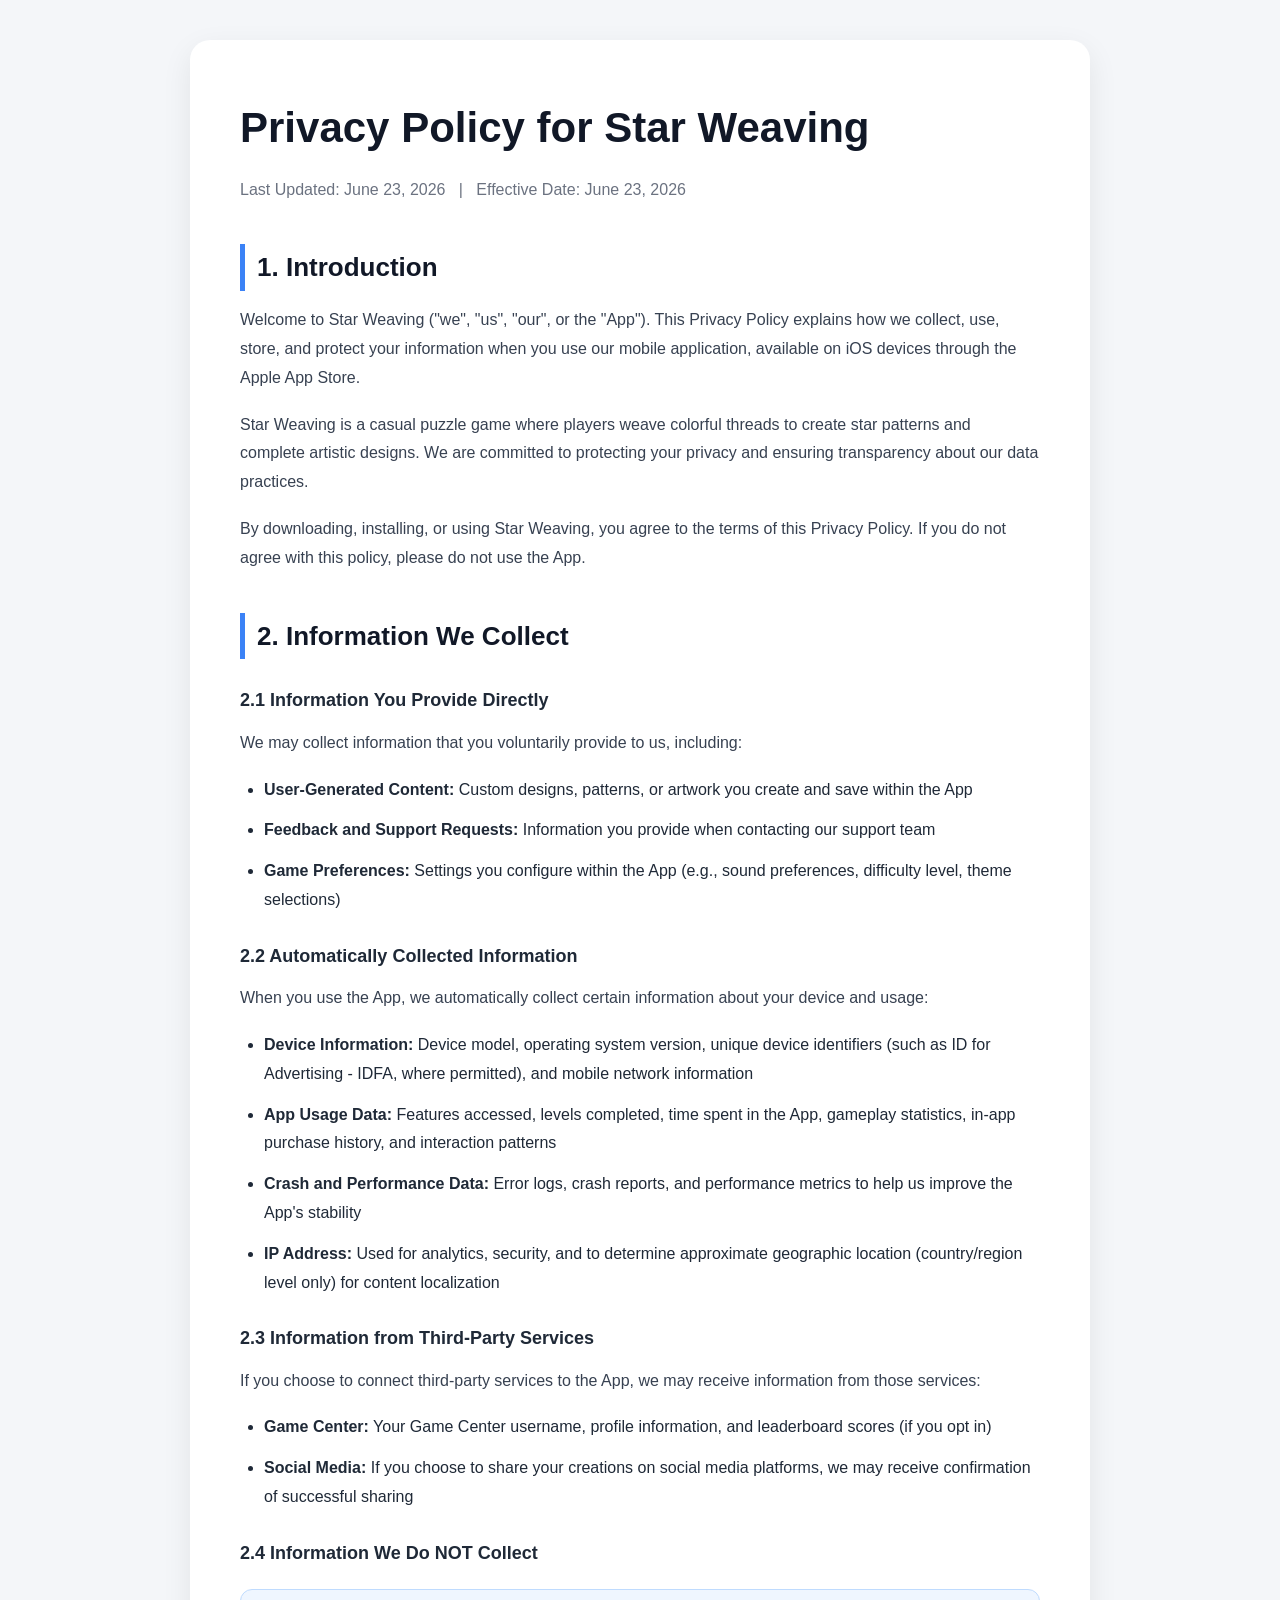
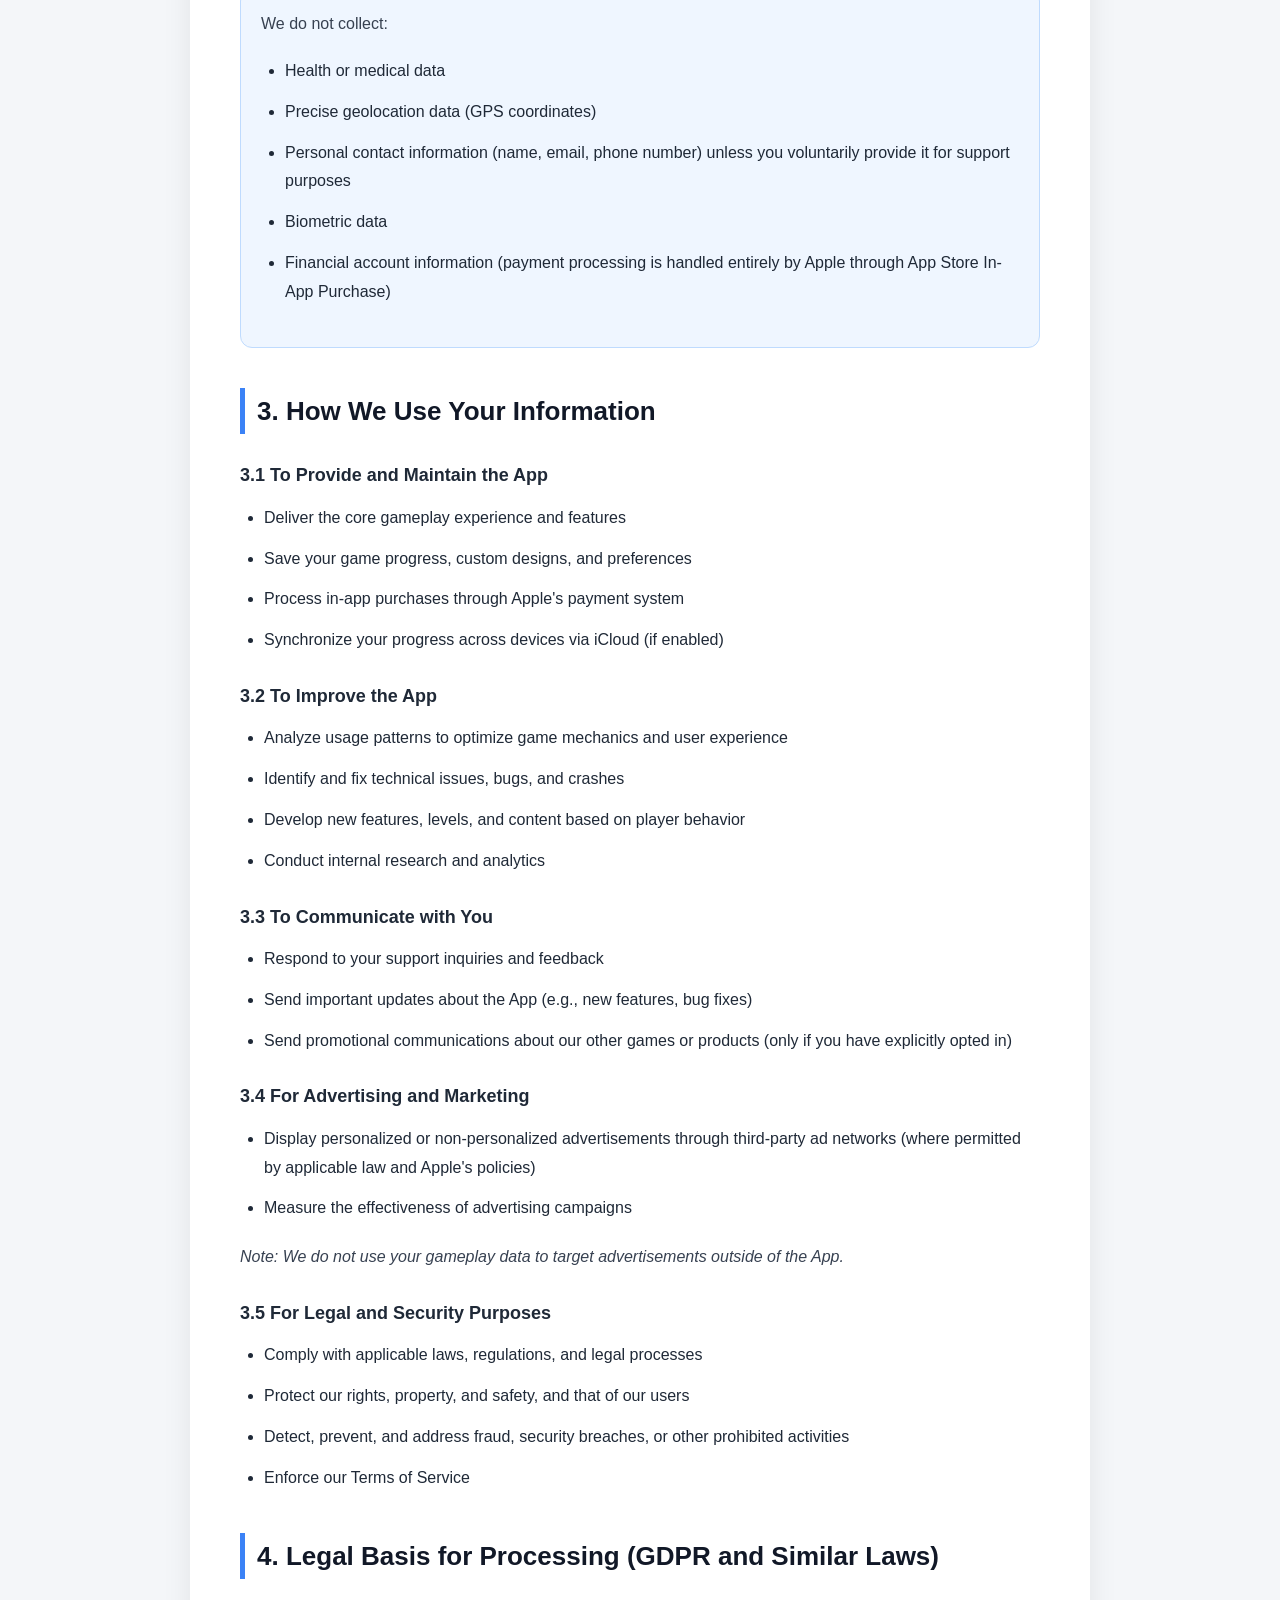
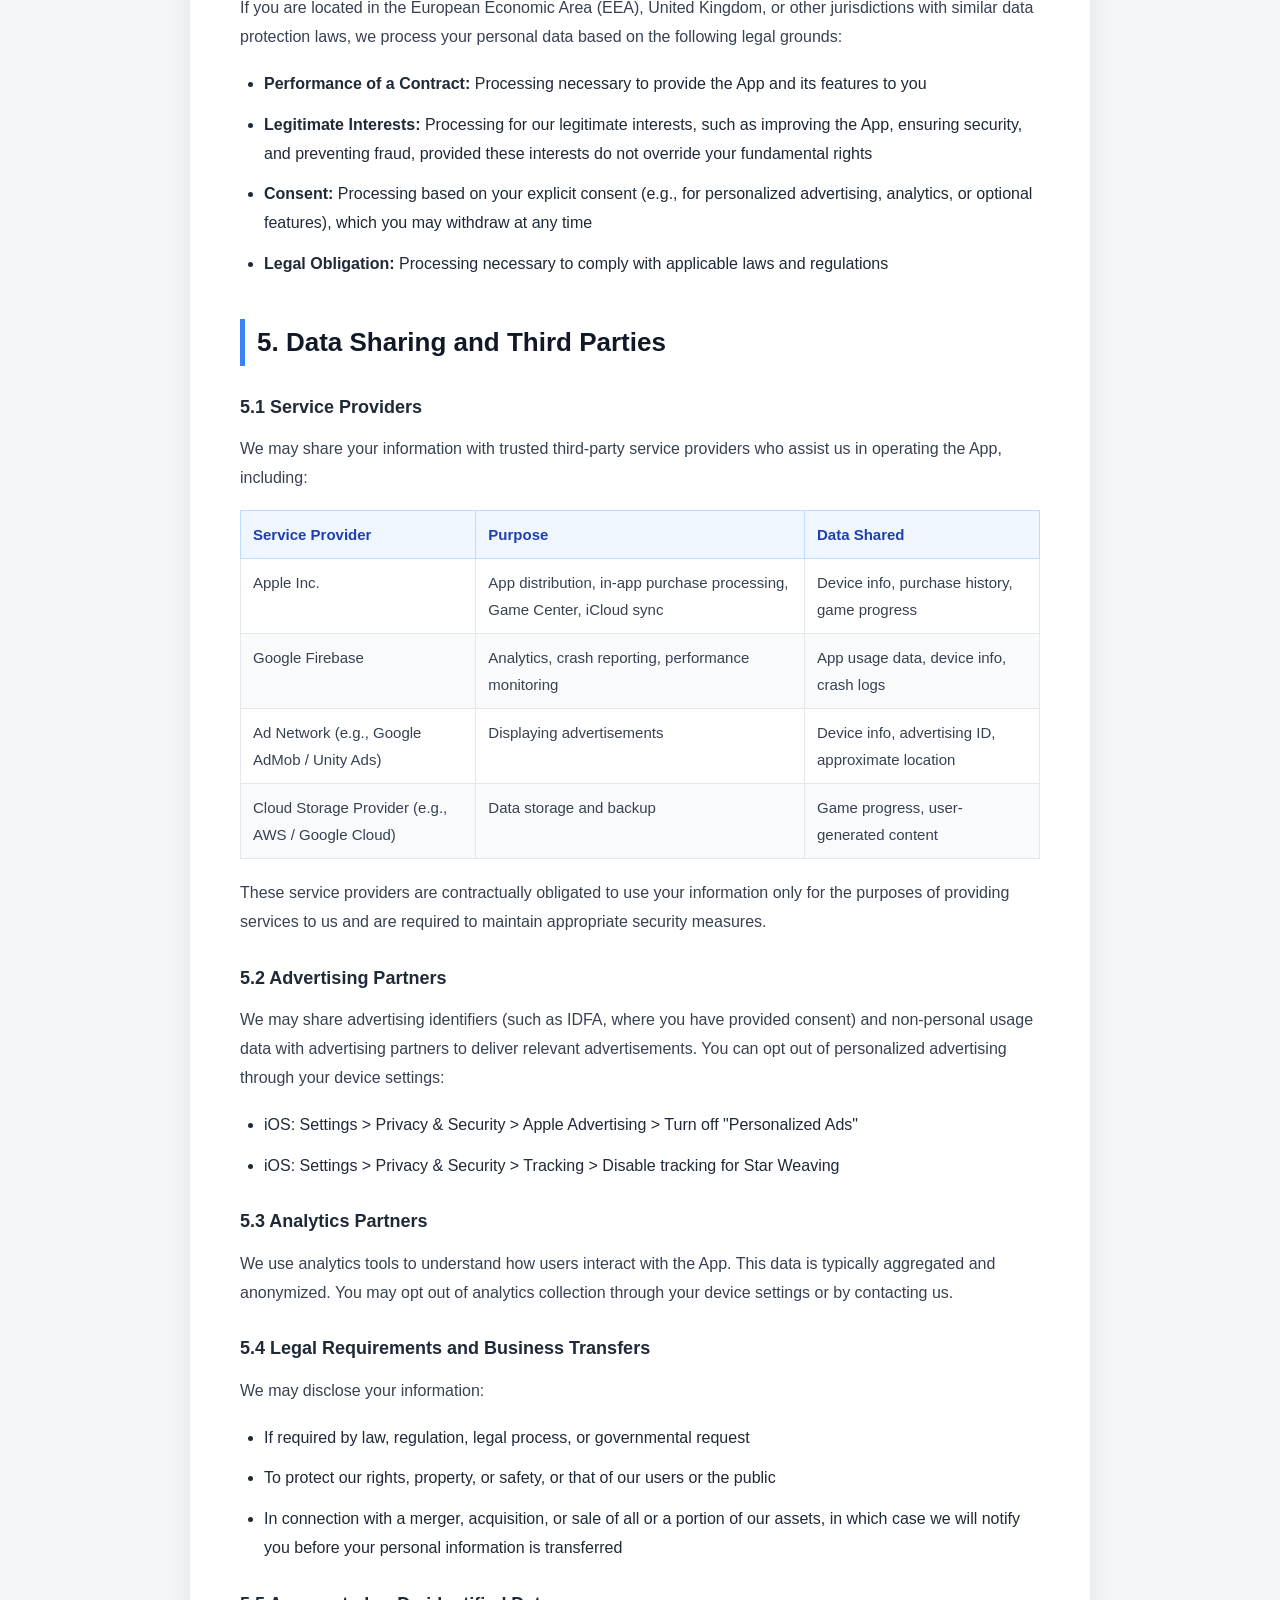
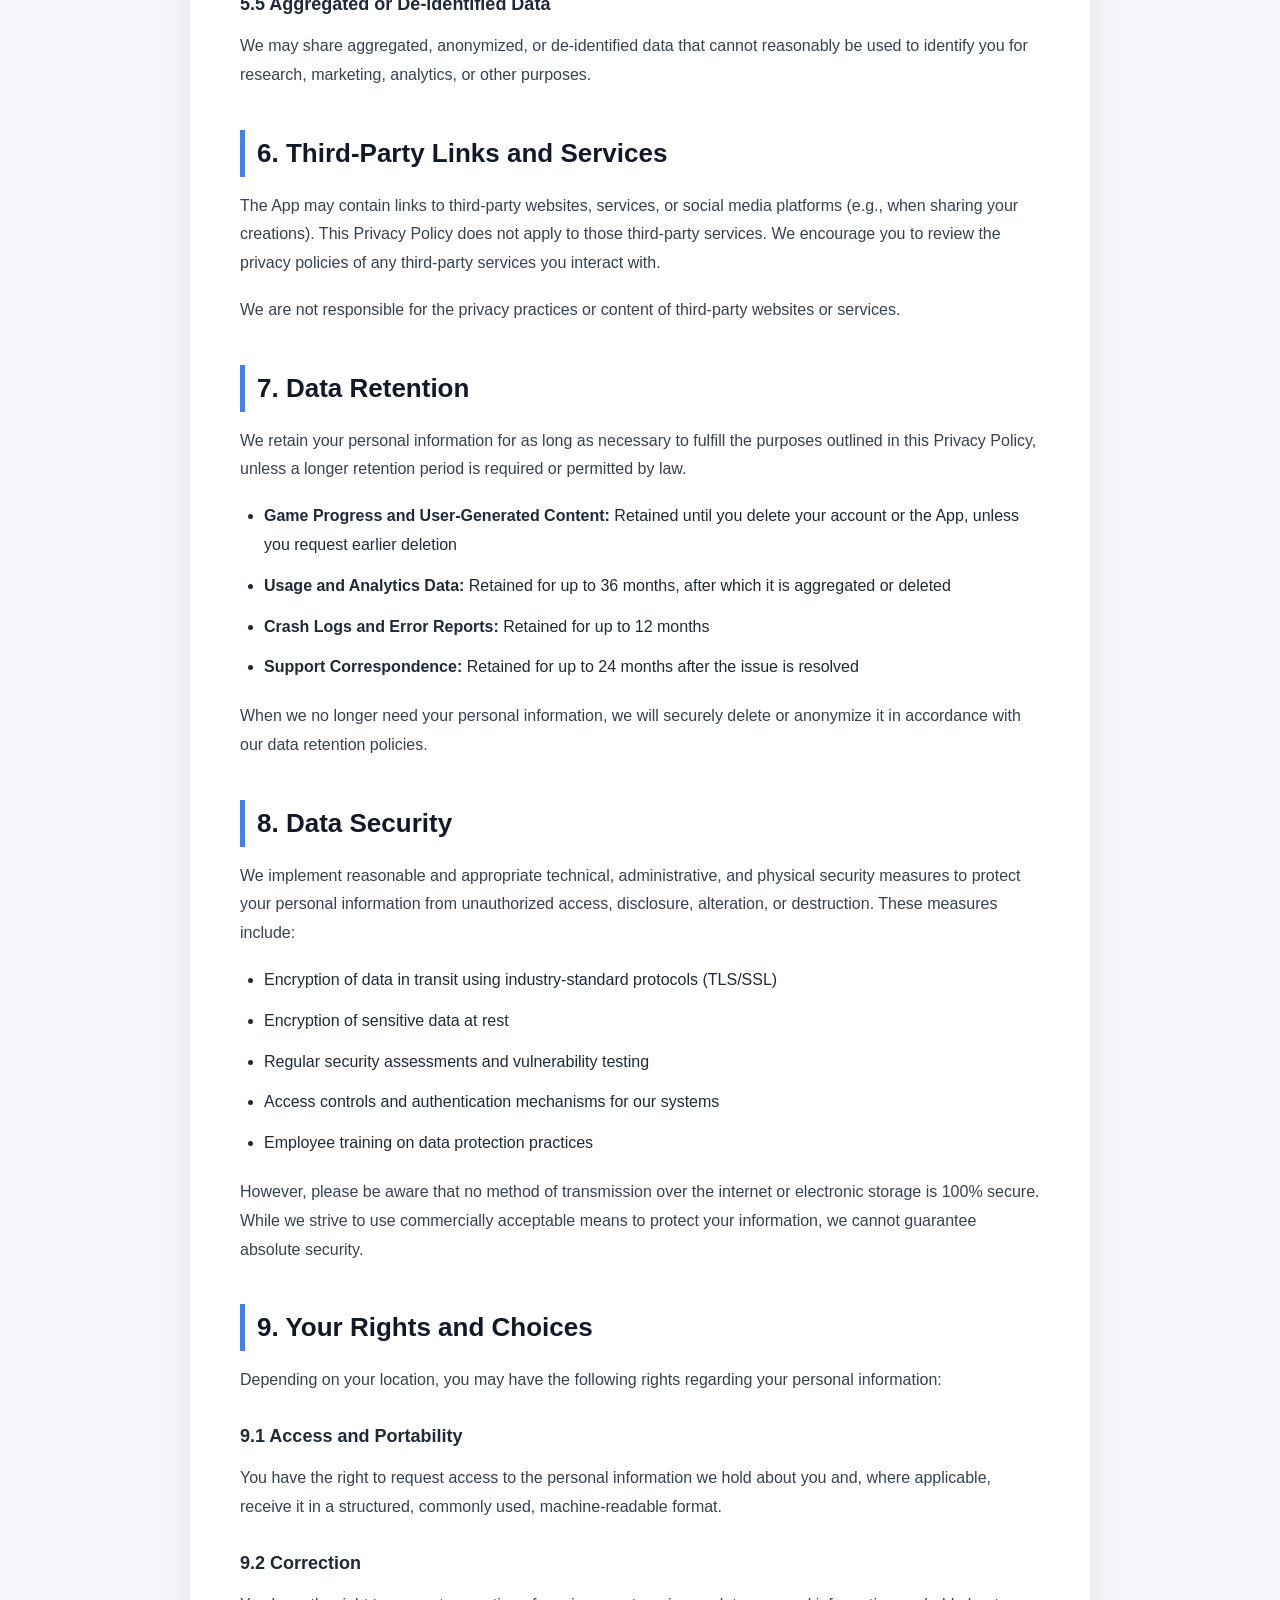
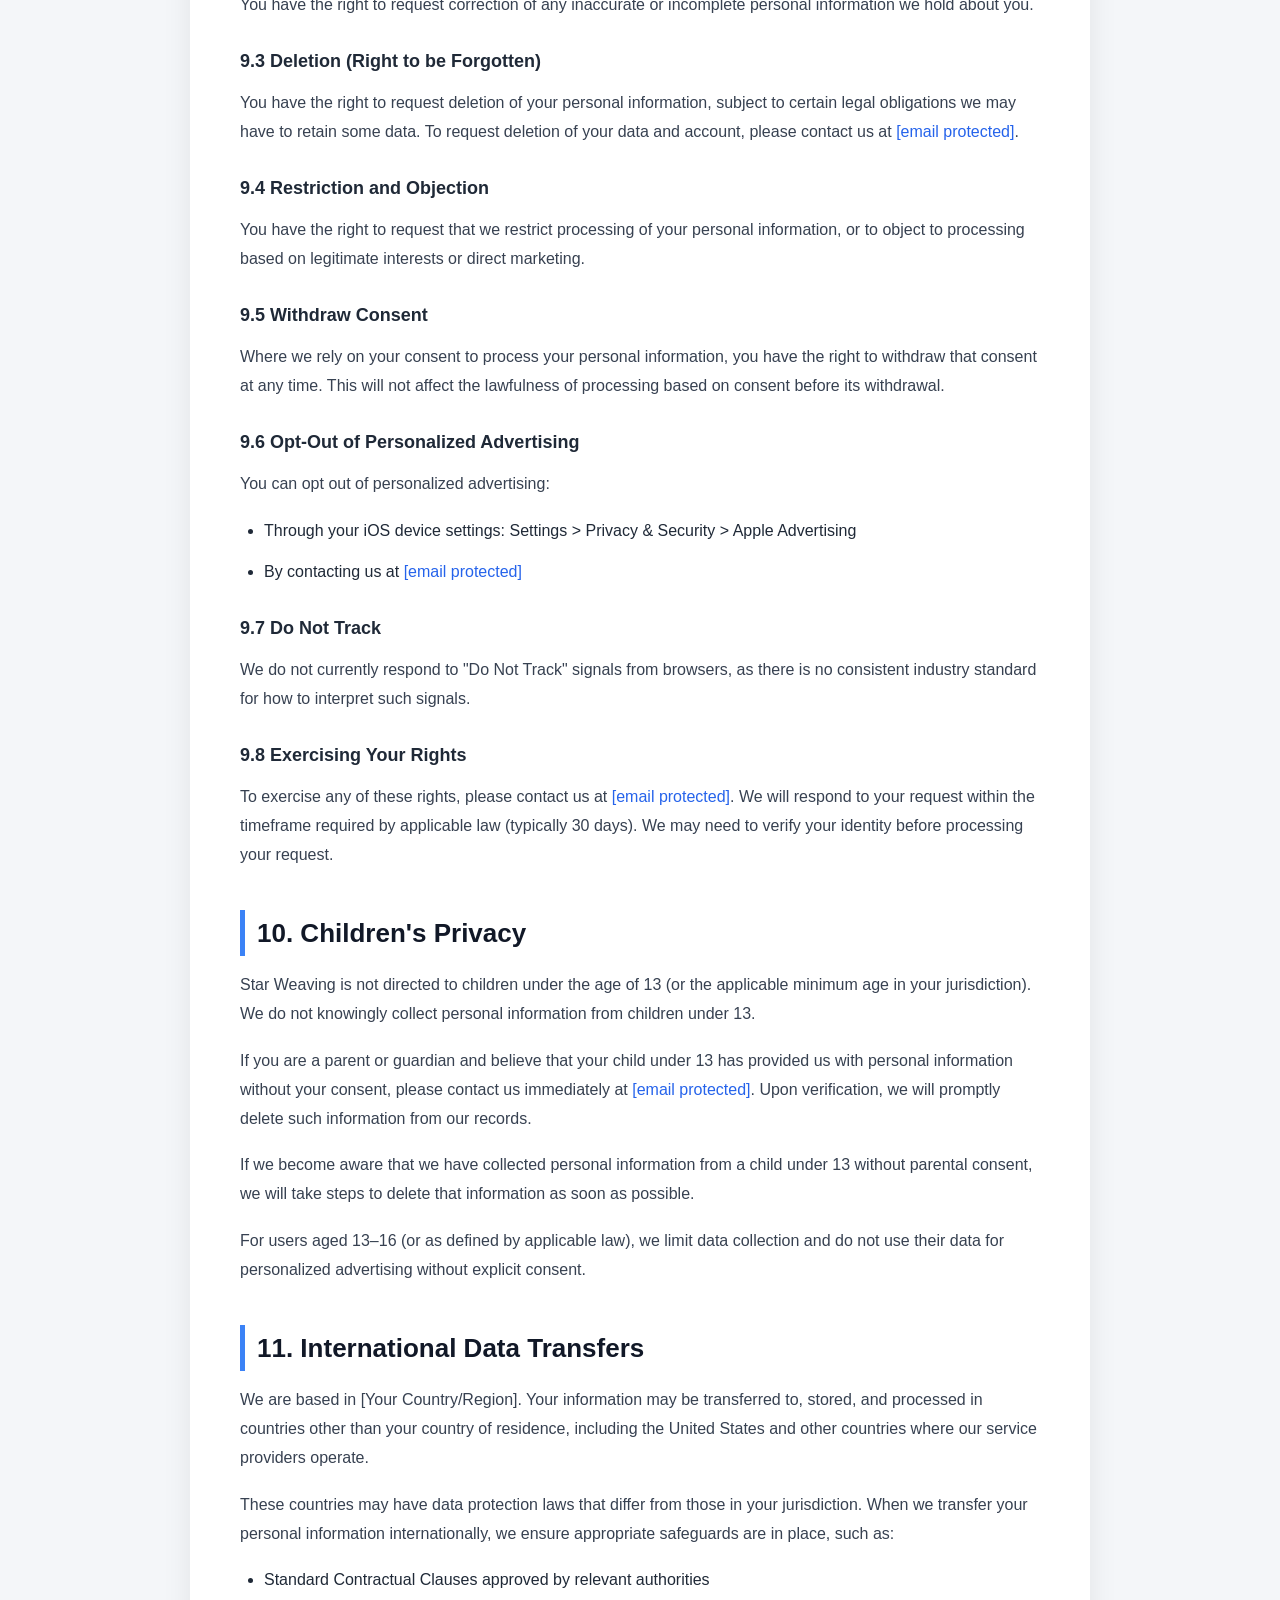
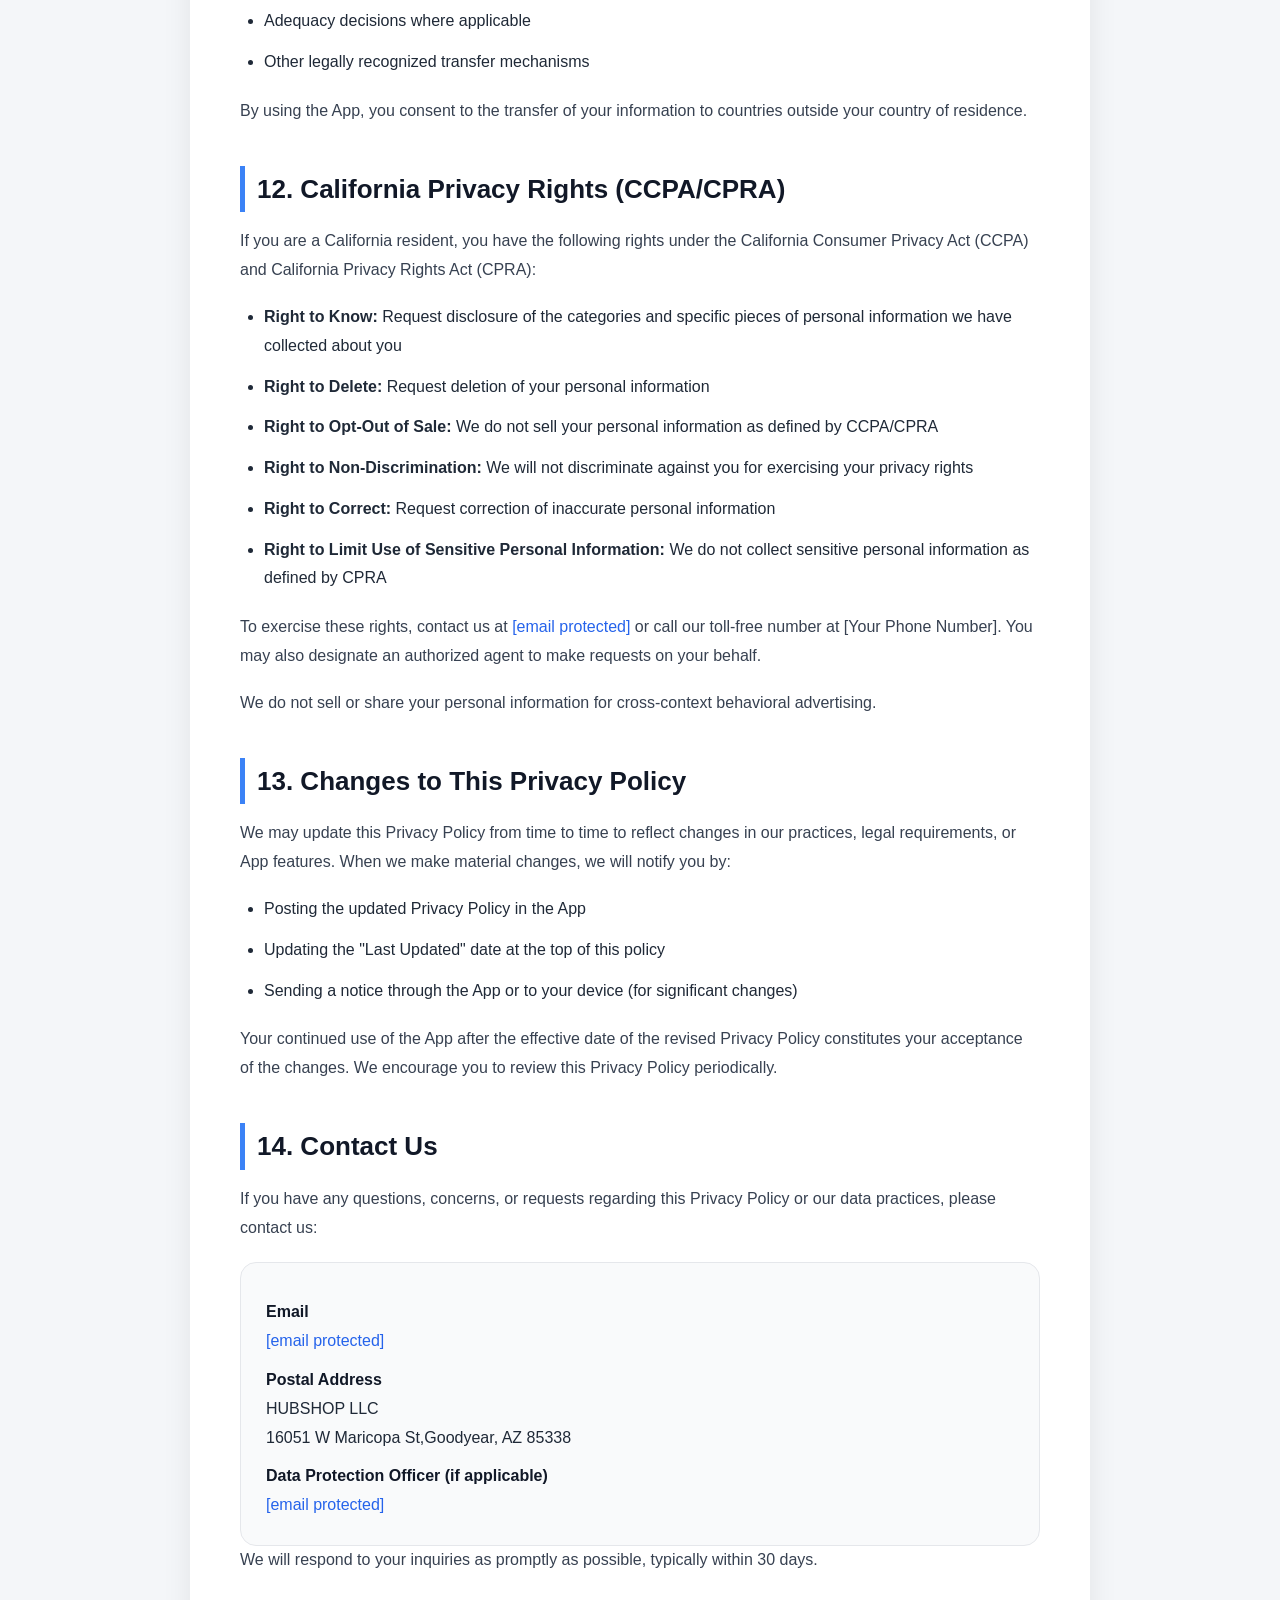
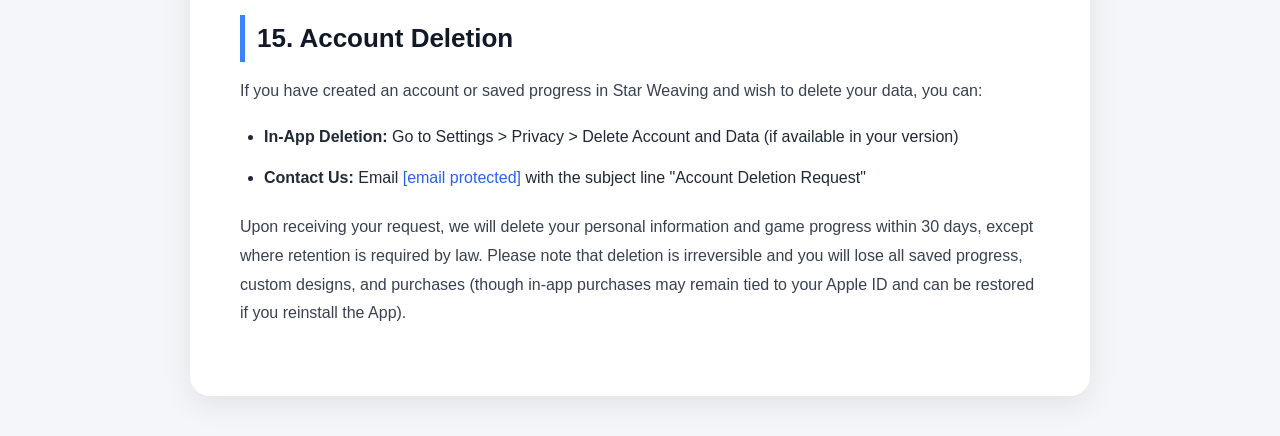
==== privacy/index.html @ b0f496d1 "Add files via upload" ====
﻿<!DOCTYPE html>
<html lang="en">
<head>
<meta charset="UTF-8">
<meta name="viewport" content="width=device-width, initial-scale=1.0">
<title>Privacy Policy - Star Weaving</title>

<style>
    *{
        margin:0;
        padding:0;
        box-sizing:border-box;
    }

    body{
        font-family:-apple-system, BlinkMacSystemFont, "Segoe UI", Roboto, sans-serif;
        background:#f4f6f9;
        color:#1f2937;
        line-height:1.8;
        padding:40px 20px;
    }

    .container{
        max-width:900px;
        margin:auto;
        background:white;
        border-radius:20px;
        padding:50px;
        box-shadow:0 10px 30px rgba(0,0,0,0.08);
    }

    h1{
        font-size:42px;
        margin-bottom:10px;
        color:#111827;
    }

    .subtitle{
        color:#6b7280;
        margin-bottom:40px;
        font-size:16px;
    }

    h2{
        margin-top:40px;
        margin-bottom:15px;
        font-size:26px;
        color:#111827;
        border-left:5px solid #3b82f6;
        padding-left:12px;
    }

    h3{
        margin-top:25px;
        margin-bottom:12px;
        font-size:18px;
        color:#1f2937;
        font-weight:600;
    }

    p{
        margin-bottom:18px;
        color:#374151;
    }

    ul{
        padding-left:24px;
        margin-bottom:20px;
    }

    li{
        margin-bottom:12px;
    }

    table{
        width:100%;
        border-collapse:collapse;
        margin-bottom:20px;
        font-size:15px;
    }

    th{
        background:#eff6ff;
        border:1px solid #bfdbfe;
        padding:10px 12px;
        text-align:left;
        color:#1e40af;
    }

    td{
        border:1px solid #e5e7eb;
        padding:10px 12px;
        color:#374151;
        vertical-align:top;
    }

    tr:nth-child(even) td{
        background:#f9fafb;
    }

    .highlight{
        background:#eff6ff;
        padding:20px;
        border-radius:12px;
        border:1px solid #bfdbfe;
        margin-top:20px;
        margin-bottom:20px;
    }

    .contact{
        background:#f9fafb;
        padding:25px;
        border-radius:16px;
        margin-top:20px;
        border:1px solid #e5e7eb;
    }

    .contact strong{
        display:block;
        margin-top:10px;
        color:#111827;
    }

    a{
        color:#2563eb;
        text-decoration:none;
    }

    a:hover{
        text-decoration:underline;
    }

    @media(max-width:768px){
        .container{
            padding:30px 22px;
        }

        h1{
            font-size:32px;
        }

        h2{
            font-size:22px;
        }

        table{
            font-size:13px;
        }
    }
</style>
</head>

<body>

<div class="container">

    <h1>Privacy Policy for Star Weaving</h1>

    <p class="subtitle">
        Last Updated: June 23, 2026 &nbsp;&nbsp;|&nbsp;&nbsp; Effective Date: June 23, 2026
    </p>

    <h2>1. Introduction</h2>

    <p>
        Welcome to Star Weaving ("we", "us", "our", or the "App"). This Privacy Policy explains how we collect, use, store, and protect your information when you use our mobile application, available on iOS devices through the Apple App Store.
    </p>
    <p>
        Star Weaving is a casual puzzle game where players weave colorful threads to create star patterns and complete artistic designs. We are committed to protecting your privacy and ensuring transparency about our data practices.
    </p>
    <p>
        By downloading, installing, or using Star Weaving, you agree to the terms of this Privacy Policy. If you do not agree with this policy, please do not use the App.
    </p>

    <h2>2. Information We Collect</h2>

    <h3>2.1 Information You Provide Directly</h3>
    <p>We may collect information that you voluntarily provide to us, including:</p>
    <ul>
        <li><strong>User-Generated Content:</strong> Custom designs, patterns, or artwork you create and save within the App</li>
        <li><strong>Feedback and Support Requests:</strong> Information you provide when contacting our support team</li>
        <li><strong>Game Preferences:</strong> Settings you configure within the App (e.g., sound preferences, difficulty level, theme selections)</li>
    </ul>

    <h3>2.2 Automatically Collected Information</h3>
    <p>When you use the App, we automatically collect certain information about your device and usage:</p>
    <ul>
        <li><strong>Device Information:</strong> Device model, operating system version, unique device identifiers (such as ID for Advertising - IDFA, where permitted), and mobile network information</li>
        <li><strong>App Usage Data:</strong> Features accessed, levels completed, time spent in the App, gameplay statistics, in-app purchase history, and interaction patterns</li>
        <li><strong>Crash and Performance Data:</strong> Error logs, crash reports, and performance metrics to help us improve the App's stability</li>
        <li><strong>IP Address:</strong> Used for analytics, security, and to determine approximate geographic location (country/region level only) for content localization</li>
    </ul>

    <h3>2.3 Information from Third-Party Services</h3>
    <p>If you choose to connect third-party services to the App, we may receive information from those services:</p>
    <ul>
        <li><strong>Game Center:</strong> Your Game Center username, profile information, and leaderboard scores (if you opt in)</li>
        <li><strong>Social Media:</strong> If you choose to share your creations on social media platforms, we may receive confirmation of successful sharing</li>
    </ul>

    <h3>2.4 Information We Do NOT Collect</h3>
    <div class="highlight">
        <p>We do not collect:</p>
        <ul>
            <li>Health or medical data</li>
            <li>Precise geolocation data (GPS coordinates)</li>
            <li>Personal contact information (name, email, phone number) unless you voluntarily provide it for support purposes</li>
            <li>Biometric data</li>
            <li>Financial account information (payment processing is handled entirely by Apple through App Store In-App Purchase)</li>
        </ul>
    </div>

    <h2>3. How We Use Your Information</h2>

    <h3>3.1 To Provide and Maintain the App</h3>
    <ul>
        <li>Deliver the core gameplay experience and features</li>
        <li>Save your game progress, custom designs, and preferences</li>
        <li>Process in-app purchases through Apple's payment system</li>
        <li>Synchronize your progress across devices via iCloud (if enabled)</li>
    </ul>

    <h3>3.2 To Improve the App</h3>
    <ul>
        <li>Analyze usage patterns to optimize game mechanics and user experience</li>
        <li>Identify and fix technical issues, bugs, and crashes</li>
        <li>Develop new features, levels, and content based on player behavior</li>
        <li>Conduct internal research and analytics</li>
    </ul>

    <h3>3.3 To Communicate with You</h3>
    <ul>
        <li>Respond to your support inquiries and feedback</li>
        <li>Send important updates about the App (e.g., new features, bug fixes)</li>
        <li>Send promotional communications about our other games or products (only if you have explicitly opted in)</li>
    </ul>

    <h3>3.4 For Advertising and Marketing</h3>
    <ul>
        <li>Display personalized or non-personalized advertisements through third-party ad networks (where permitted by applicable law and Apple's policies)</li>
        <li>Measure the effectiveness of advertising campaigns</li>
    </ul>
    <p><em>Note: We do not use your gameplay data to target advertisements outside of the App.</em></p>

    <h3>3.5 For Legal and Security Purposes</h3>
    <ul>
        <li>Comply with applicable laws, regulations, and legal processes</li>
        <li>Protect our rights, property, and safety, and that of our users</li>
        <li>Detect, prevent, and address fraud, security breaches, or other prohibited activities</li>
        <li>Enforce our Terms of Service</li>
    </ul>

    <h2>4. Legal Basis for Processing (GDPR and Similar Laws)</h2>

    <p>If you are located in the European Economic Area (EEA), United Kingdom, or other jurisdictions with similar data protection laws, we process your personal data based on the following legal grounds:</p>
    <ul>
        <li><strong>Performance of a Contract:</strong> Processing necessary to provide the App and its features to you</li>
        <li><strong>Legitimate Interests:</strong> Processing for our legitimate interests, such as improving the App, ensuring security, and preventing fraud, provided these interests do not override your fundamental rights</li>
        <li><strong>Consent:</strong> Processing based on your explicit consent (e.g., for personalized advertising, analytics, or optional features), which you may withdraw at any time</li>
        <li><strong>Legal Obligation:</strong> Processing necessary to comply with applicable laws and regulations</li>
    </ul>

    <h2>5. Data Sharing and Third Parties</h2>

    <h3>5.1 Service Providers</h3>
    <p>We may share your information with trusted third-party service providers who assist us in operating the App, including:</p>
    <table>
        <thead>
            <tr>
                <th>Service Provider</th>
                <th>Purpose</th>
                <th>Data Shared</th>
            </tr>
        </thead>
        <tbody>
            <tr>
                <td>Apple Inc.</td>
                <td>App distribution, in-app purchase processing, Game Center, iCloud sync</td>
                <td>Device info, purchase history, game progress</td>
            </tr>
            <tr>
                <td>Google Firebase</td>
                <td>Analytics, crash reporting, performance monitoring</td>
                <td>App usage data, device info, crash logs</td>
            </tr>
            <tr>
                <td>Ad Network (e.g., Google AdMob / Unity Ads)</td>
                <td>Displaying advertisements</td>
                <td>Device info, advertising ID, approximate location</td>
            </tr>
            <tr>
                <td>Cloud Storage Provider (e.g., AWS / Google Cloud)</td>
                <td>Data storage and backup</td>
                <td>Game progress, user-generated content</td>
            </tr>
        </tbody>
    </table>
    <p>These service providers are contractually obligated to use your information only for the purposes of providing services to us and are required to maintain appropriate security measures.</p>

    <h3>5.2 Advertising Partners</h3>
    <p>We may share advertising identifiers (such as IDFA, where you have provided consent) and non-personal usage data with advertising partners to deliver relevant advertisements. You can opt out of personalized advertising through your device settings:</p>
    <ul>
        <li>iOS: Settings &gt; Privacy &amp; Security &gt; Apple Advertising &gt; Turn off "Personalized Ads"</li>
        <li>iOS: Settings &gt; Privacy &amp; Security &gt; Tracking &gt; Disable tracking for Star Weaving</li>
    </ul>

    <h3>5.3 Analytics Partners</h3>
    <p>We use analytics tools to understand how users interact with the App. This data is typically aggregated and anonymized. You may opt out of analytics collection through your device settings or by contacting us.</p>

    <h3>5.4 Legal Requirements and Business Transfers</h3>
    <p>We may disclose your information:</p>
    <ul>
        <li>If required by law, regulation, legal process, or governmental request</li>
        <li>To protect our rights, property, or safety, or that of our users or the public</li>
        <li>In connection with a merger, acquisition, or sale of all or a portion of our assets, in which case we will notify you before your personal information is transferred</li>
    </ul>

    <h3>5.5 Aggregated or De-identified Data</h3>
    <p>We may share aggregated, anonymized, or de-identified data that cannot reasonably be used to identify you for research, marketing, analytics, or other purposes.</p>

    <h2>6. Third-Party Links and Services</h2>

    <p>The App may contain links to third-party websites, services, or social media platforms (e.g., when sharing your creations). This Privacy Policy does not apply to those third-party services. We encourage you to review the privacy policies of any third-party services you interact with.</p>
    <p>We are not responsible for the privacy practices or content of third-party websites or services.</p>

    <h2>7. Data Retention</h2>

    <p>We retain your personal information for as long as necessary to fulfill the purposes outlined in this Privacy Policy, unless a longer retention period is required or permitted by law.</p>
    <ul>
        <li><strong>Game Progress and User-Generated Content:</strong> Retained until you delete your account or the App, unless you request earlier deletion</li>
        <li><strong>Usage and Analytics Data:</strong> Retained for up to 36 months, after which it is aggregated or deleted</li>
        <li><strong>Crash Logs and Error Reports:</strong> Retained for up to 12 months</li>
        <li><strong>Support Correspondence:</strong> Retained for up to 24 months after the issue is resolved</li>
    </ul>
    <p>When we no longer need your personal information, we will securely delete or anonymize it in accordance with our data retention policies.</p>

    <h2>8. Data Security</h2>

    <p>We implement reasonable and appropriate technical, administrative, and physical security measures to protect your personal information from unauthorized access, disclosure, alteration, or destruction. These measures include:</p>
    <ul>
        <li>Encryption of data in transit using industry-standard protocols (TLS/SSL)</li>
        <li>Encryption of sensitive data at rest</li>
        <li>Regular security assessments and vulnerability testing</li>
        <li>Access controls and authentication mechanisms for our systems</li>
        <li>Employee training on data protection practices</li>
    </ul>
    <p>However, please be aware that no method of transmission over the internet or electronic storage is 100% secure. While we strive to use commercially acceptable means to protect your information, we cannot guarantee absolute security.</p>

    <h2>9. Your Rights and Choices</h2>

    <p>Depending on your location, you may have the following rights regarding your personal information:</p>

    <h3>9.1 Access and Portability</h3>
    <p>You have the right to request access to the personal information we hold about you and, where applicable, receive it in a structured, commonly used, machine-readable format.</p>

    <h3>9.2 Correction</h3>
    <p>You have the right to request correction of any inaccurate or incomplete personal information we hold about you.</p>

    <h3>9.3 Deletion (Right to be Forgotten)</h3>
    <p>You have the right to request deletion of your personal information, subject to certain legal obligations we may have to retain some data. To request deletion of your data and account, please contact us at <a href="/cdn-cgi/l/email-protection#b0c3c4d1c2c7d5d1c6d9ded7d7d1ddd5f0d7ddd1d9dc9ed3dfdd"><span class="__cf_email__" data-cfemail="790a0d180b0e1c180f10171e1e18141c391e14181015571a1614">[email&#160;protected]</span></a>.</p>

    <h3>9.4 Restriction and Objection</h3>
    <p>You have the right to request that we restrict processing of your personal information, or to object to processing based on legitimate interests or direct marketing.</p>

    <h3>9.5 Withdraw Consent</h3>
    <p>Where we rely on your consent to process your personal information, you have the right to withdraw that consent at any time. This will not affect the lawfulness of processing based on consent before its withdrawal.</p>

    <h3>9.6 Opt-Out of Personalized Advertising</h3>
    <p>You can opt out of personalized advertising:</p>
    <ul>
        <li>Through your iOS device settings: Settings &gt; Privacy &amp; Security &gt; Apple Advertising</li>
        <li>By contacting us at <a href="/cdn-cgi/l/email-protection#f88b8c998a8f9d998e91969f9f99959db89f95999194d69b9795"><span class="__cf_email__" data-cfemail="cdbeb9acbfbaa8acbba4a3aaaaaca0a88daaa0aca4a1e3aea2a0">[email&#160;protected]</span></a></li>
    </ul>

    <h3>9.7 Do Not Track</h3>
    <p>We do not currently respond to "Do Not Track" signals from browsers, as there is no consistent industry standard for how to interpret such signals.</p>

    <h3>9.8 Exercising Your Rights</h3>
    <p>To exercise any of these rights, please contact us at <a href="/cdn-cgi/l/email-protection#0675726774716367706f686161676b6346616b676f6a2865696b"><span class="__cf_email__" data-cfemail="186b6c796a6f7d796e71767f7f79757d587f75797174367b7775">[email&#160;protected]</span></a>. We will respond to your request within the timeframe required by applicable law (typically 30 days). We may need to verify your identity before processing your request.</p>

    <h2>10. Children's Privacy</h2>

    <p>Star Weaving is not directed to children under the age of 13 (or the applicable minimum age in your jurisdiction). We do not knowingly collect personal information from children under 13.</p>
    <p>If you are a parent or guardian and believe that your child under 13 has provided us with personal information without your consent, please contact us immediately at <a href="/cdn-cgi/l/email-protection#91e2e5f0e3e6f4f0e7f8fff6f6f0fcf4d1f6fcf0f8fdbff2fefc"><span class="__cf_email__" data-cfemail="5a292e3b282d3f3b2c33343d3d3b373f1a3d373b333674393537">[email&#160;protected]</span></a>. Upon verification, we will promptly delete such information from our records.</p>
    <p>If we become aware that we have collected personal information from a child under 13 without parental consent, we will take steps to delete that information as soon as possible.</p>
    <p>For users aged 13–16 (or as defined by applicable law), we limit data collection and do not use their data for personalized advertising without explicit consent.</p>

    <h2>11. International Data Transfers</h2>

    <p>We are based in [Your Country/Region]. Your information may be transferred to, stored, and processed in countries other than your country of residence, including the United States and other countries where our service providers operate.</p>
    <p>These countries may have data protection laws that differ from those in your jurisdiction. When we transfer your personal information internationally, we ensure appropriate safeguards are in place, such as:</p>
    <ul>
        <li>Standard Contractual Clauses approved by relevant authorities</li>
        <li>Adequacy decisions where applicable</li>
        <li>Other legally recognized transfer mechanisms</li>
    </ul>
    <p>By using the App, you consent to the transfer of your information to countries outside your country of residence.</p>

    <h2>12. California Privacy Rights (CCPA/CPRA)</h2>

    <p>If you are a California resident, you have the following rights under the California Consumer Privacy Act (CCPA) and California Privacy Rights Act (CPRA):</p>
    <ul>
        <li><strong>Right to Know:</strong> Request disclosure of the categories and specific pieces of personal information we have collected about you</li>
        <li><strong>Right to Delete:</strong> Request deletion of your personal information</li>
        <li><strong>Right to Opt-Out of Sale:</strong> We do not sell your personal information as defined by CCPA/CPRA</li>
        <li><strong>Right to Non-Discrimination:</strong> We will not discriminate against you for exercising your privacy rights</li>
        <li><strong>Right to Correct:</strong> Request correction of inaccurate personal information</li>
        <li><strong>Right to Limit Use of Sensitive Personal Information:</strong> We do not collect sensitive personal information as defined by CPRA</li>
    </ul>
    <p>To exercise these rights, contact us at <a href="/cdn-cgi/l/email-protection#e99a9d889b9e8c889f80878e8e88848ca98e84888085c78a8684"><span class="__cf_email__" data-cfemail="790a0d180b0e1c180f10171e1e18141c391e14181015571a1614">[email&#160;protected]</span></a> or call our toll-free number at [Your Phone Number]. You may also designate an authorized agent to make requests on your behalf.</p>
    <p>We do not sell or share your personal information for cross-context behavioral advertising.</p>

    <h2>13. Changes to This Privacy Policy</h2>

    <p>We may update this Privacy Policy from time to time to reflect changes in our practices, legal requirements, or App features. When we make material changes, we will notify you by:</p>
    <ul>
        <li>Posting the updated Privacy Policy in the App</li>
        <li>Updating the "Last Updated" date at the top of this policy</li>
        <li>Sending a notice through the App or to your device (for significant changes)</li>
    </ul>
    <p>Your continued use of the App after the effective date of the revised Privacy Policy constitutes your acceptance of the changes. We encourage you to review this Privacy Policy periodically.</p>

    <h2>14. Contact Us</h2>

    <p>If you have any questions, concerns, or requests regarding this Privacy Policy or our data practices, please contact us:</p>

    <div class="contact">

        <strong>Email</strong>
        <a href="/cdn-cgi/l/email-protection#aedddacfdcd9cbcfd8c7c0c9c9cfc3cbeec9c3cfc7c280cdc1c3"><span class="__cf_email__" data-cfemail="a5d6d1c4d7d2c0c4d3cccbc2c2c4c8c0e5c2c8c4ccc98bc6cac8">[email&#160;protected]</span></a>

        <strong>Postal Address</strong>
        HUBSHOP LLC<br>
        16051 W Maricopa St,Goodyear, AZ 85338<br>
        <!-- [City, State/Province, ZIP/Postal Code]<br>
        [Country] -->

        <strong>Data Protection Officer (if applicable)</strong>
        <a href="/cdn-cgi/l/email-protection#c1b2b5a0b3b6a4a0b7a8afa6a6a0aca481a6aca0a8adefa2aeac"><span class="__cf_email__" data-cfemail="abd8dfcad9dccecaddc2c5cccccac6ceebccc6cac2c785c8c4c6">[email&#160;protected]</span></a>

    </div>

    <p>We will respond to your inquiries as promptly as possible, typically within 30 days.</p>

    <h2>15. Account Deletion</h2>

    <p>If you have created an account or saved progress in Star Weaving and wish to delete your data, you can:</p>
    <ul>
        <li><strong>In-App Deletion:</strong> Go to Settings &gt; Privacy &gt; Delete Account and Data (if available in your version)</li>
        <li><strong>Contact Us:</strong> Email <a href="/cdn-cgi/l/email-protection#6b181f0a191c0e0a1d02050c0c0a060e2b0c060a020745080406"><span class="__cf_email__" data-cfemail="7407001506031115021d1a1313151911341319151d185a171b19">[email&#160;protected]</span></a> with the subject line "Account Deletion Request"</li>
    </ul>
    <p>Upon receiving your request, we will delete your personal information and game progress within 30 days, except where retention is required by law. Please note that deletion is irreversible and you will lose all saved progress, custom designs, and purchases (though in-app purchases may remain tied to your Apple ID and can be restored if you reinstall the App).</p>

</div>

<script data-cfasync="false" src="/cdn-cgi/scripts/5c5dd728/cloudflare-static/email-decode.min.js"></script><script defer="" src="../beacon.min.js/v833ccba57c9e4d2798f2e76cebdd09a11778172276447" integrity="sha512-57MDmcccJXYtNnH+ZiBwzC4jb2rvgVCEokYN+L/nLlmO8rfYT/gIpW2A569iJ/3b+0UEasghjuZH/ma3wIs/EQ==" data-cf-beacon='{"version":"2024.11.0","token":"ccf9c05b722947e88e1f65629c8b98c6","r":1,"server_timing":{"name":{"cfCacheStatus":true,"cfEdge":true,"cfExtPri":true,"cfL4":true,"cfOrigin":true,"cfSpeedBrain":true},"location_startswith":null}}' crossorigin="anonymous"></script>
</body>
</html>
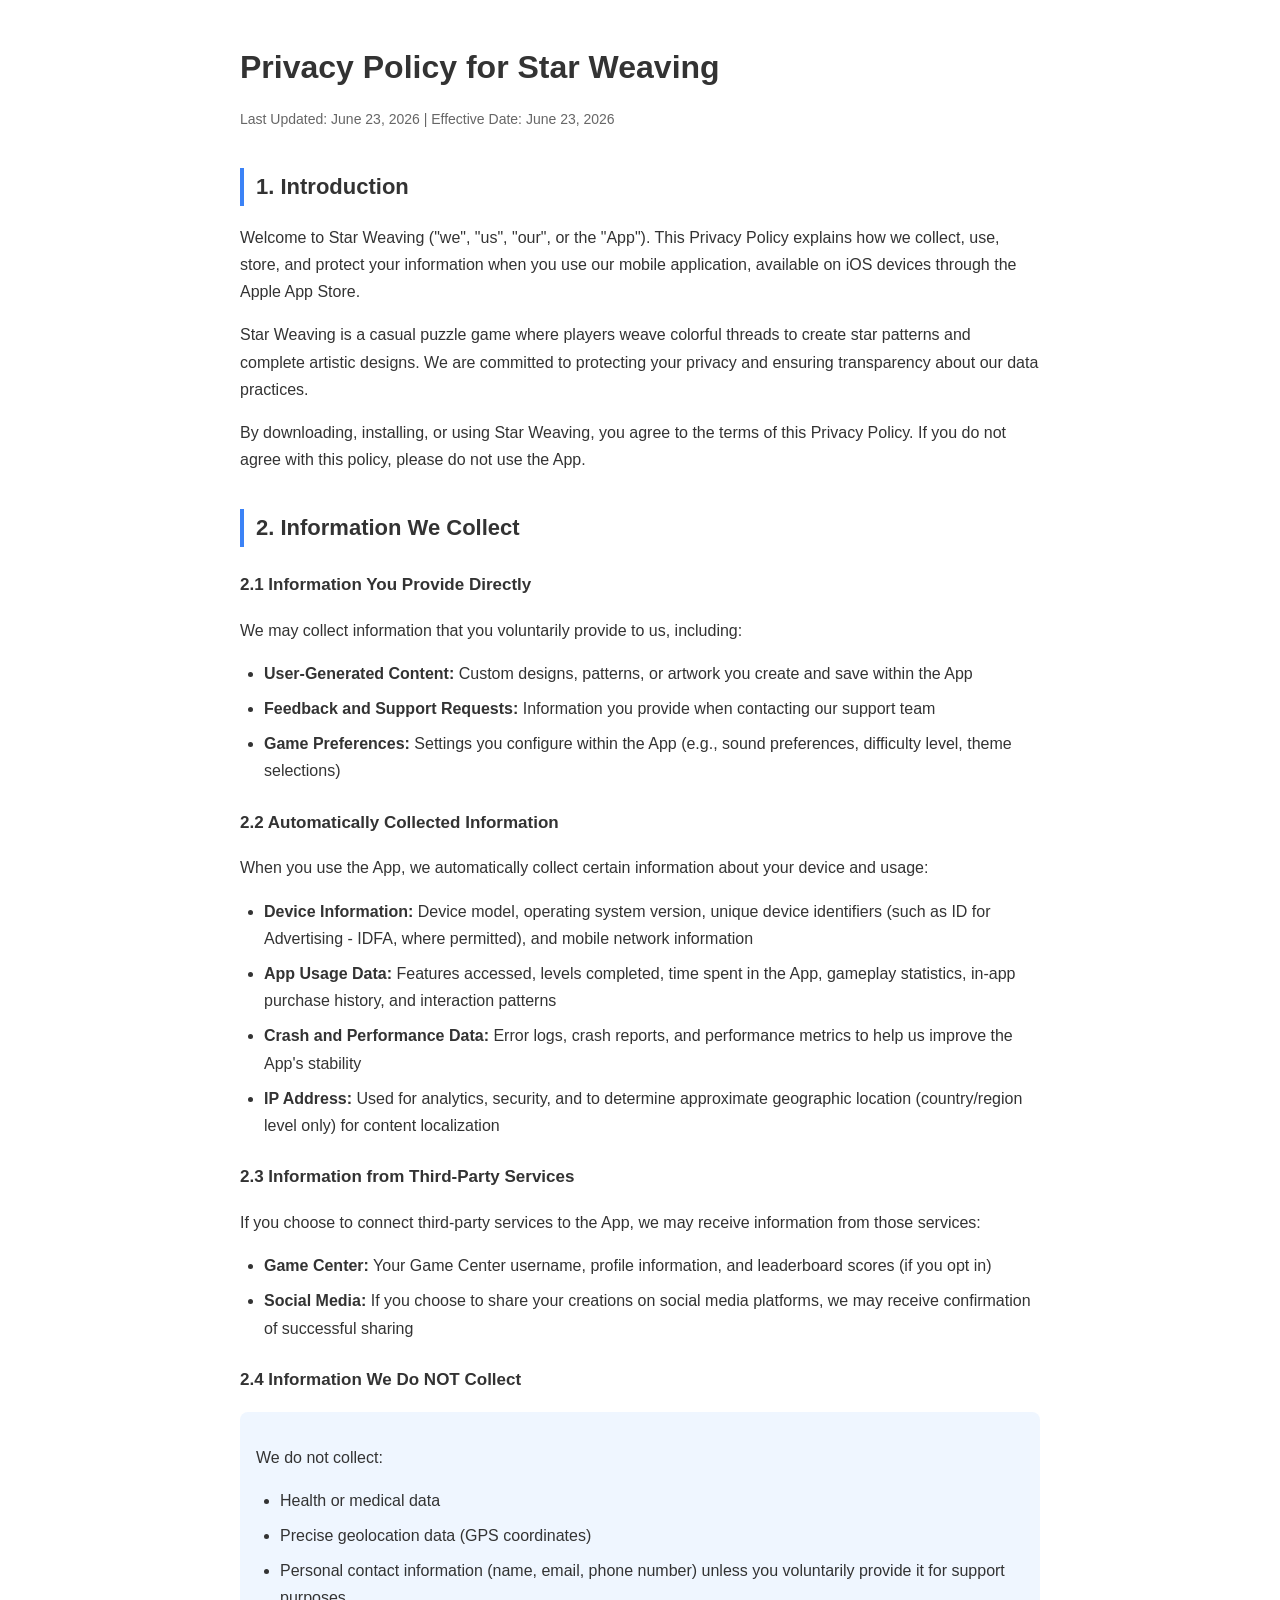
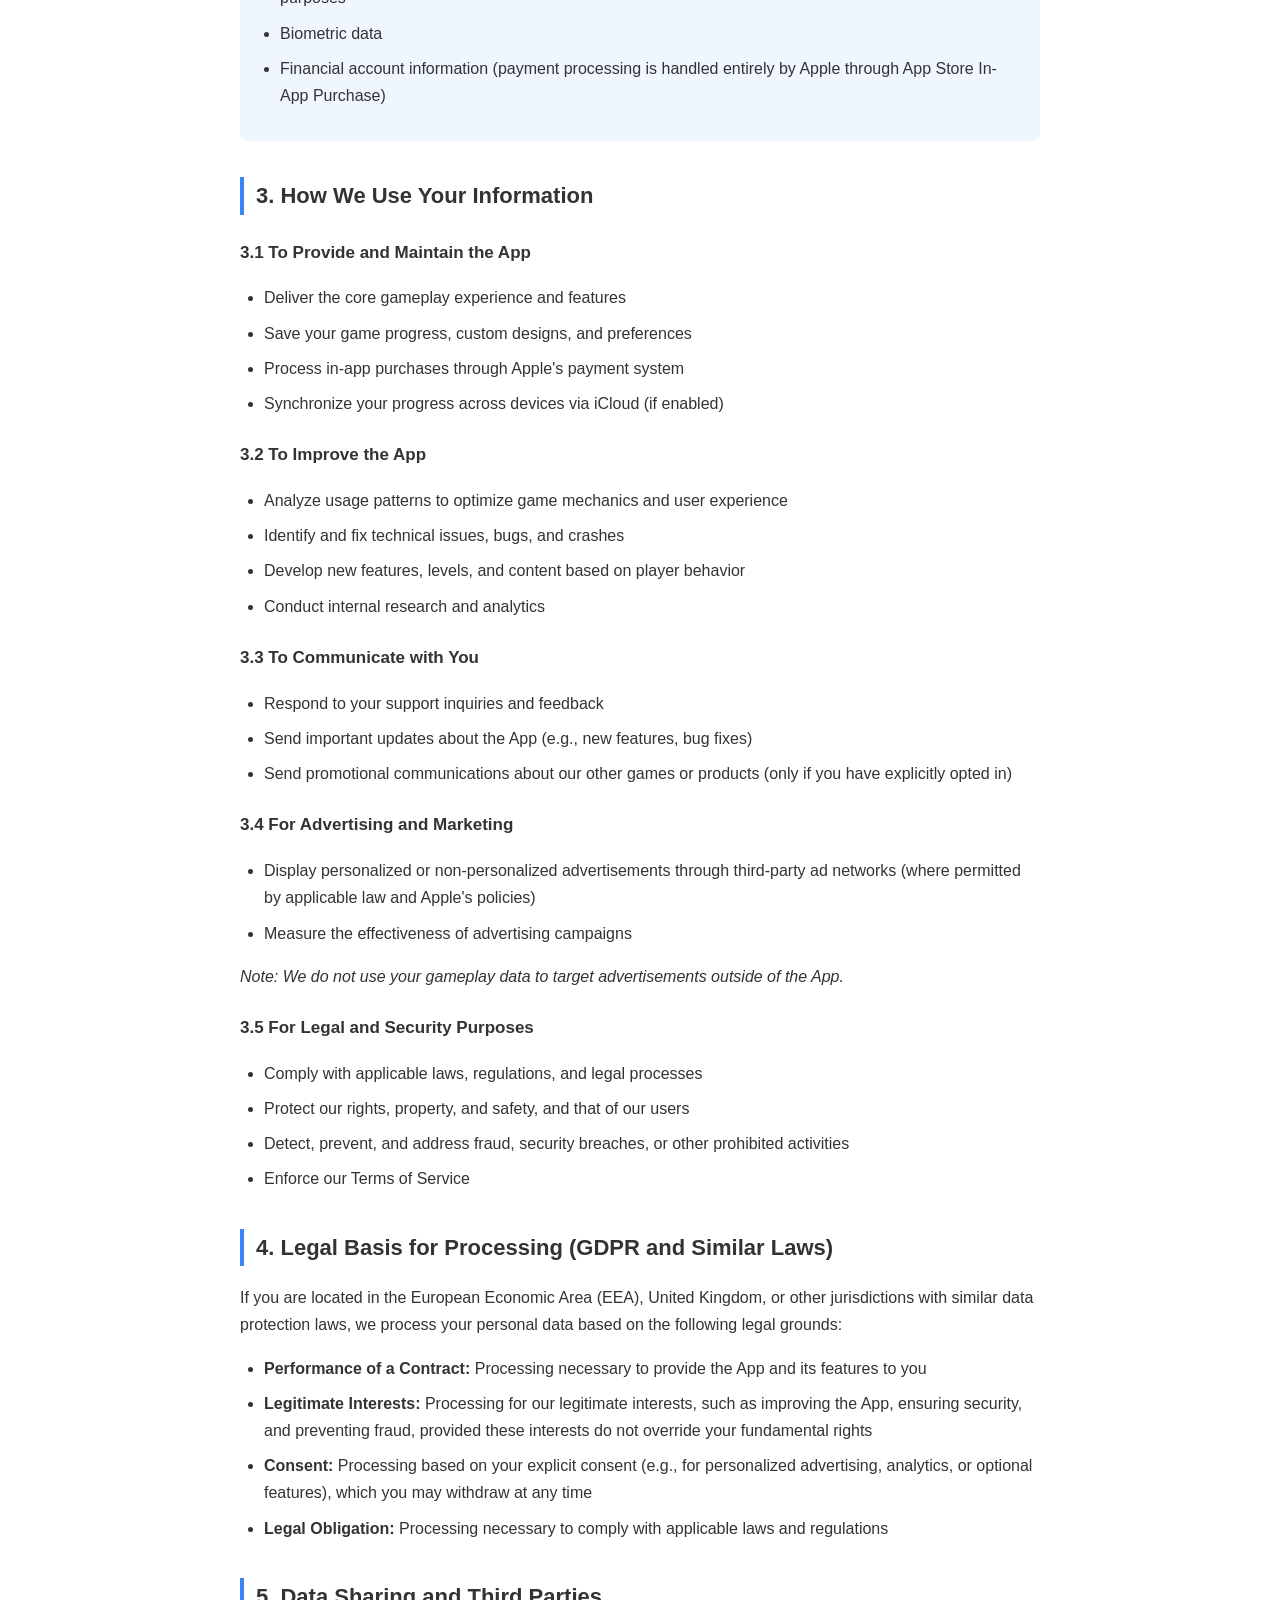
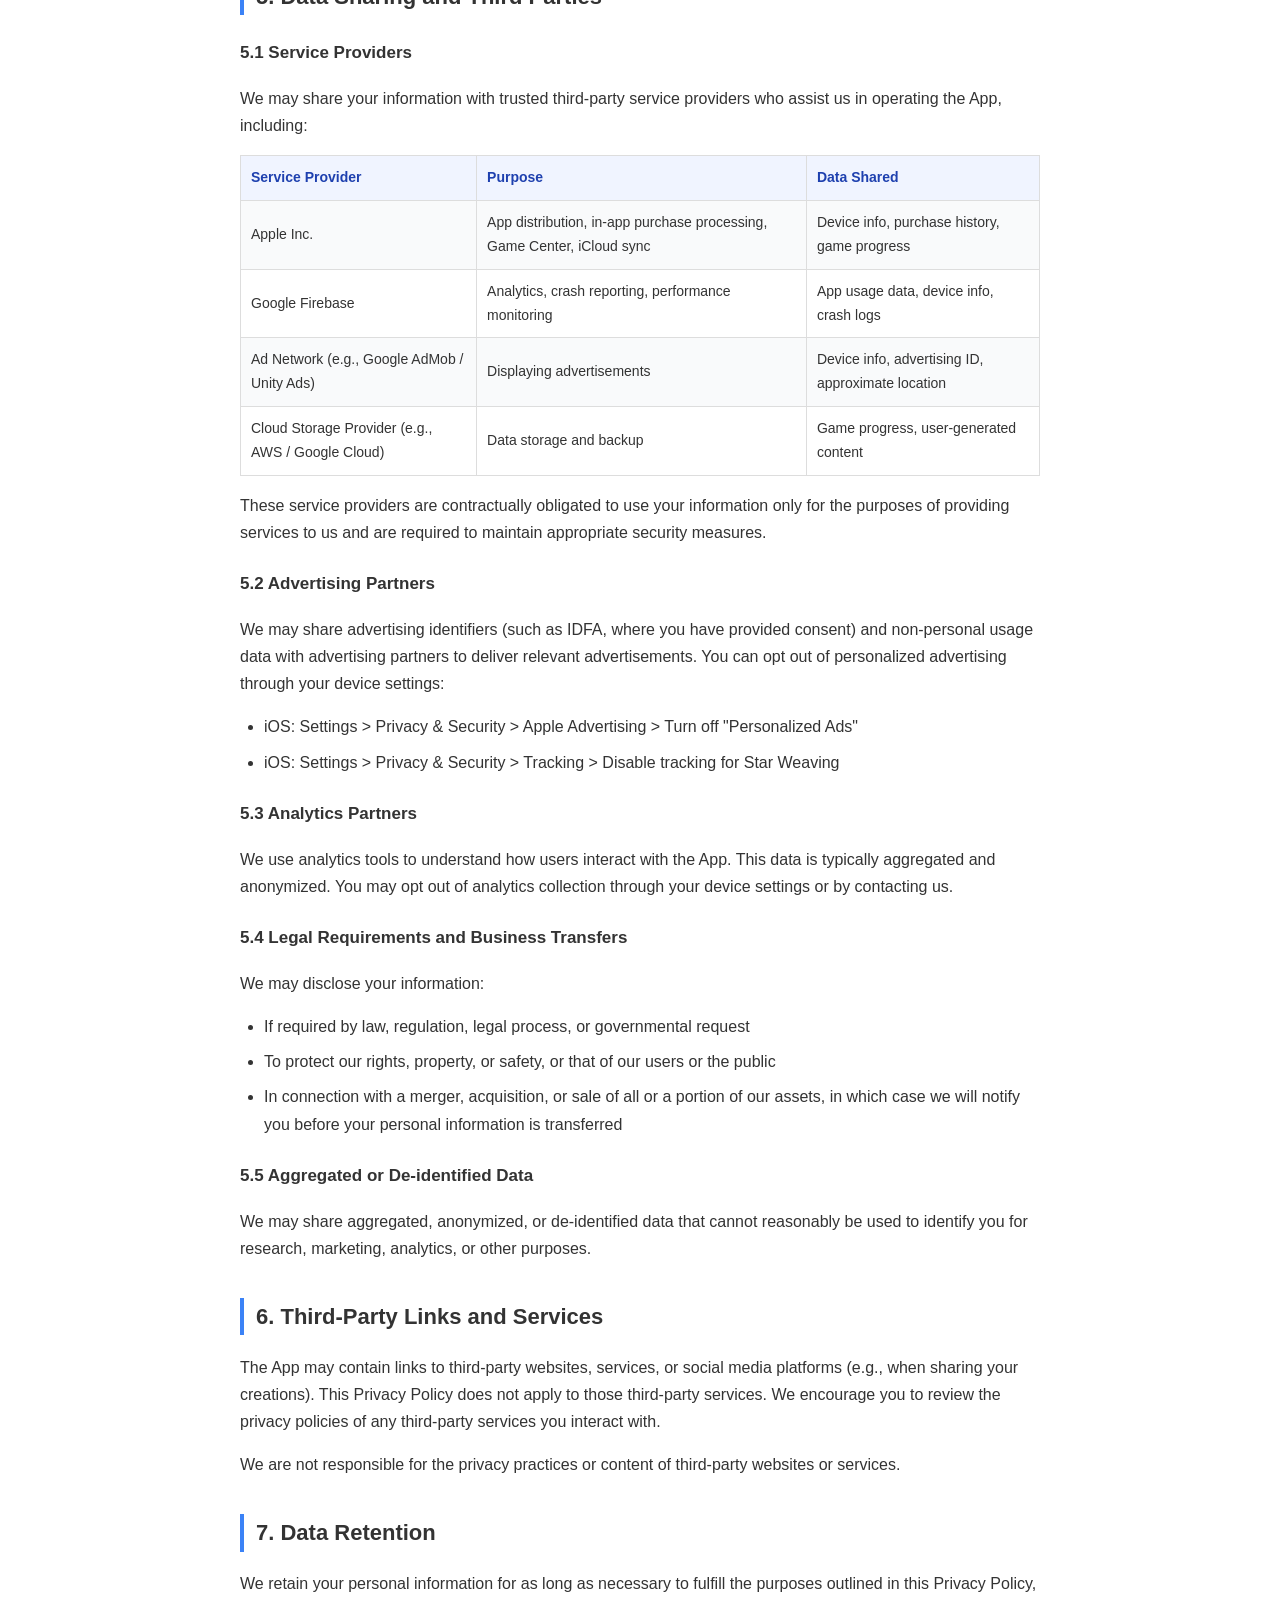
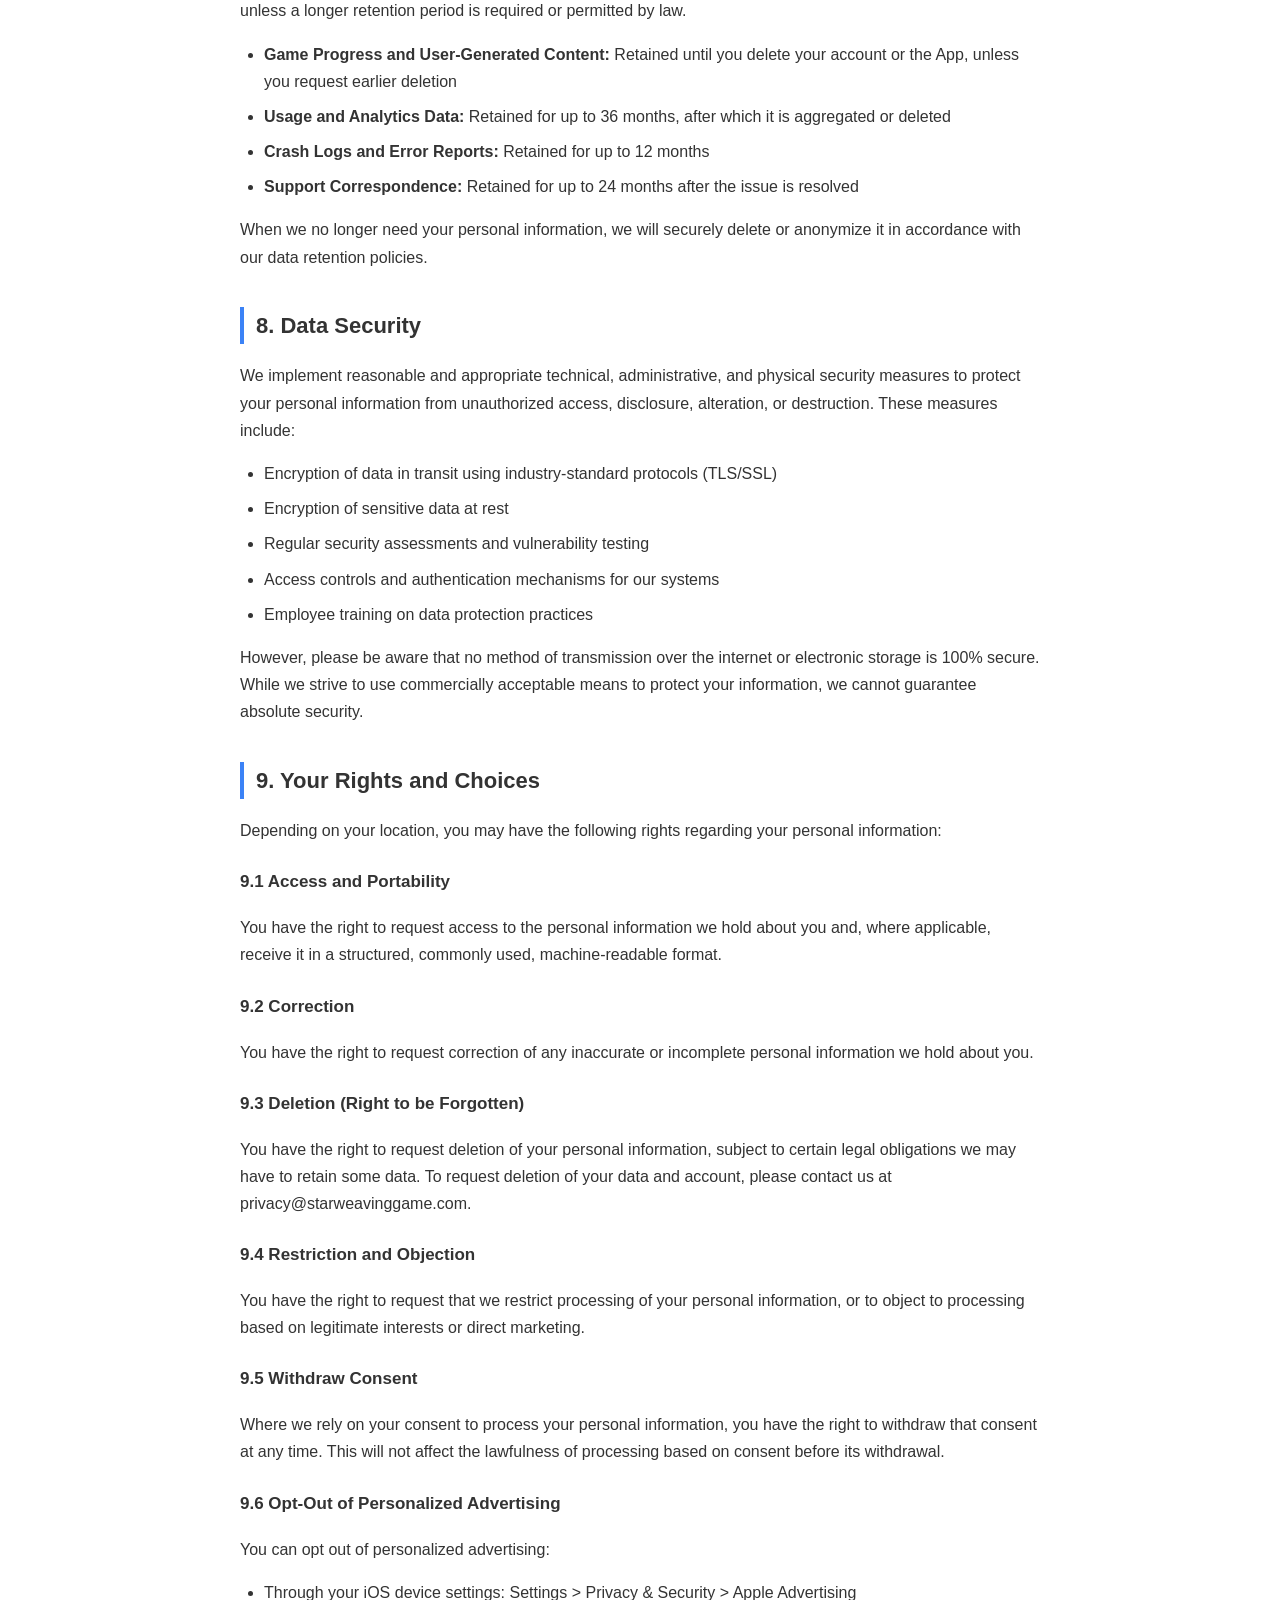
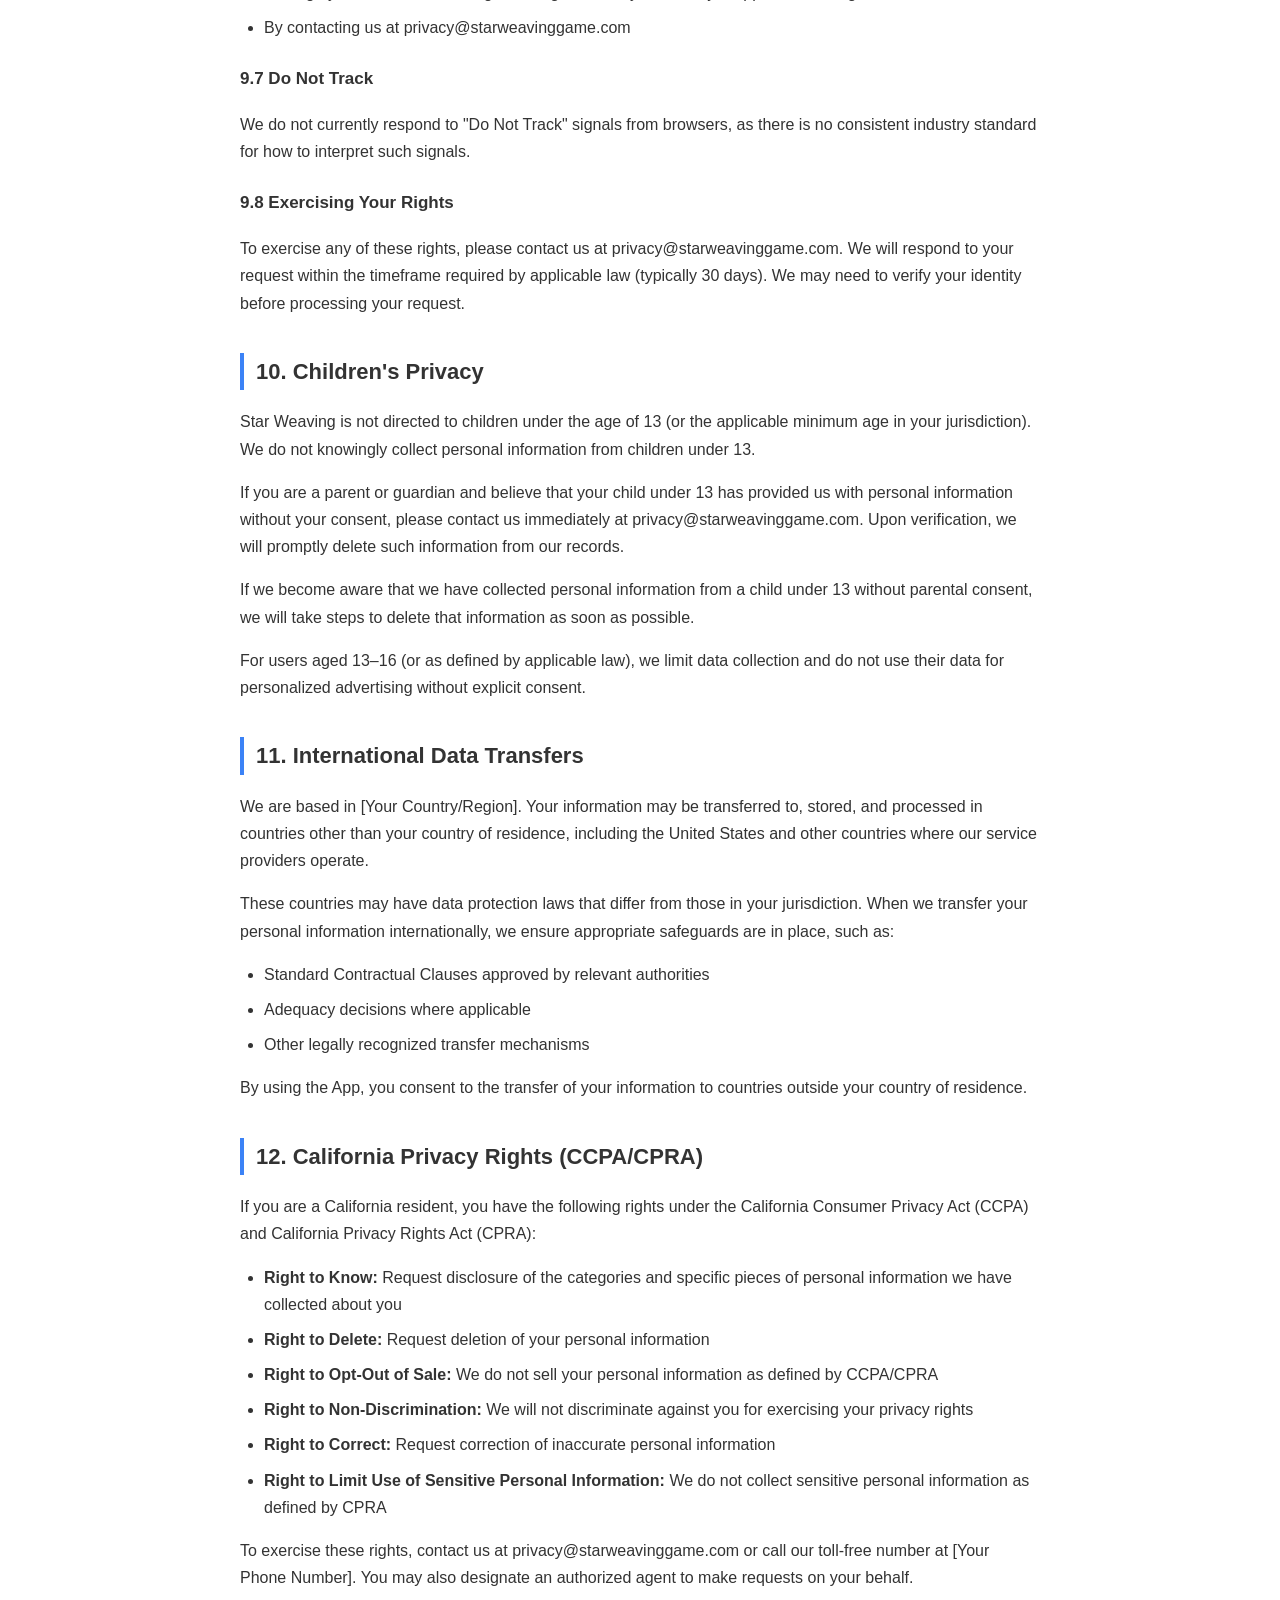
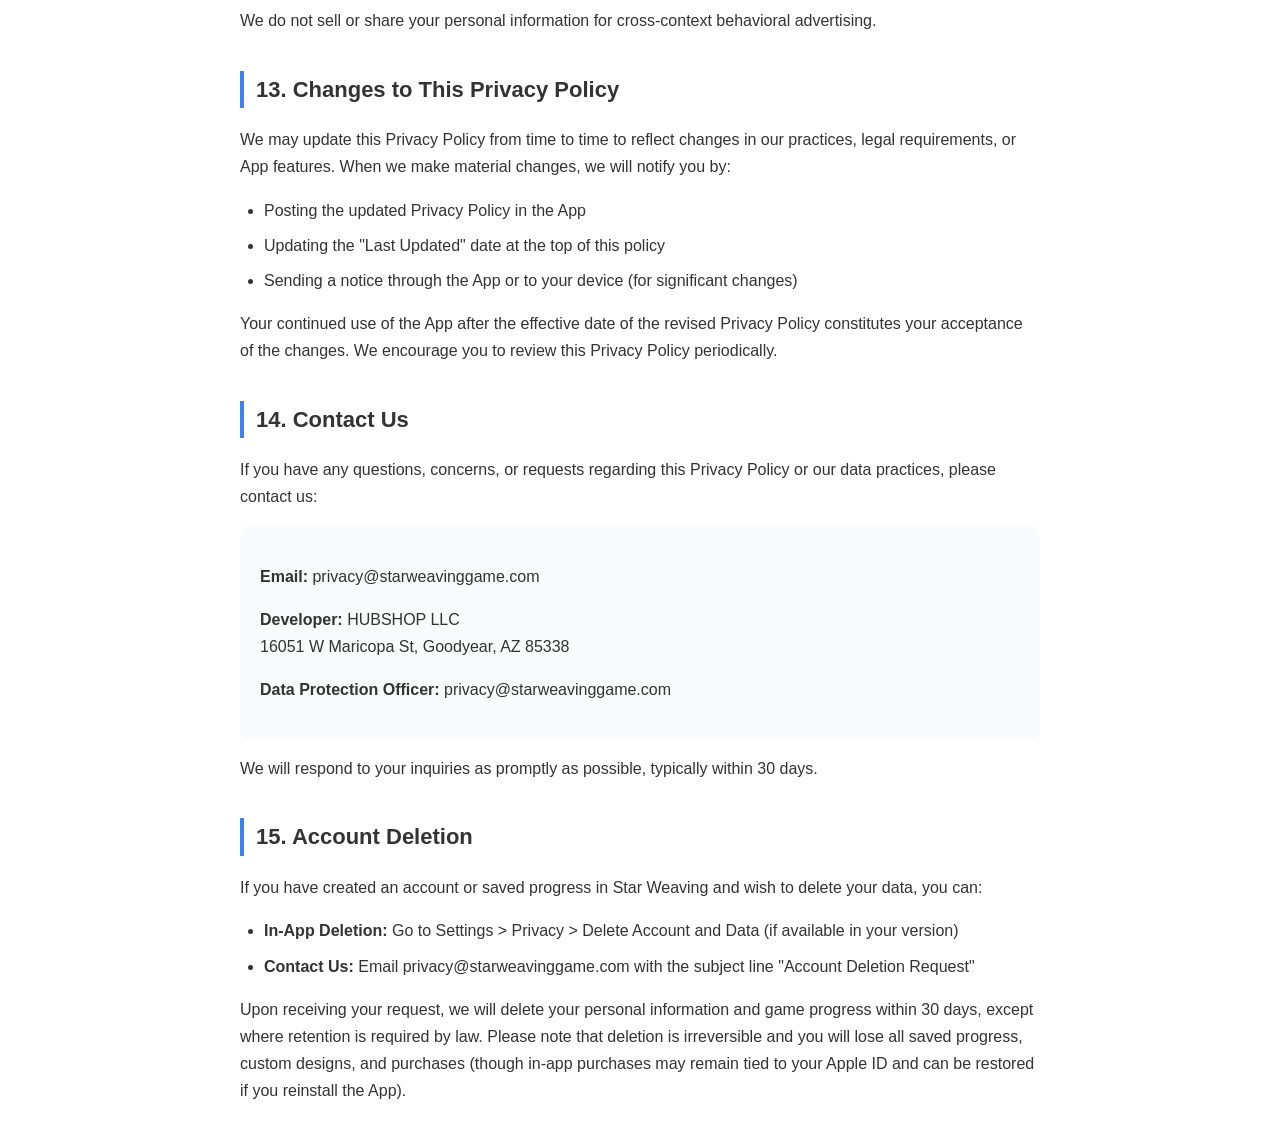
==== commit bdce17da: "Update print statement from 'Hello' to 'Goodbye'" ====
--- a/privacy/index.html
+++ b/privacy/index.html
@@ -1,458 +1,299 @@
-﻿<!DOCTYPE html>
+<!DOCTYPE html>
 <html lang="en">
 <head>
 <meta charset="UTF-8">
 <meta name="viewport" content="width=device-width, initial-scale=1.0">
 <title>Privacy Policy - Star Weaving</title>
-
 <style>
-    *{
-        margin:0;
-        padding:0;
-        box-sizing:border-box;
+    body {
+        font-family: -apple-system, BlinkMacSystemFont, "Segoe UI", Roboto, sans-serif;
+        max-width: 800px;
+        margin: 40px auto;
+        padding: 0 20px;
+        line-height: 1.7;
+        color: #333;
+        background: #fff;
     }
-
-    body{
-        font-family:-apple-system, BlinkMacSystemFont, "Segoe UI", Roboto, sans-serif;
-        background:#f4f6f9;
-        color:#1f2937;
-        line-height:1.8;
-        padding:40px 20px;
-    }
-
-    .container{
-        max-width:900px;
-        margin:auto;
-        background:white;
-        border-radius:20px;
-        padding:50px;
-        box-shadow:0 10px 30px rgba(0,0,0,0.08);
-    }
-
-    h1{
-        font-size:42px;
-        margin-bottom:10px;
-        color:#111827;
-    }
-
-    .subtitle{
-        color:#6b7280;
-        margin-bottom:40px;
-        font-size:16px;
-    }
-
-    h2{
-        margin-top:40px;
-        margin-bottom:15px;
-        font-size:26px;
-        color:#111827;
-        border-left:5px solid #3b82f6;
-        padding-left:12px;
-    }
-
-    h3{
-        margin-top:25px;
-        margin-bottom:12px;
-        font-size:18px;
-        color:#1f2937;
-        font-weight:600;
-    }
-
-    p{
-        margin-bottom:18px;
-        color:#374151;
-    }
-
-    ul{
-        padding-left:24px;
-        margin-bottom:20px;
-    }
-
-    li{
-        margin-bottom:12px;
-    }
-
-    table{
-        width:100%;
-        border-collapse:collapse;
-        margin-bottom:20px;
-        font-size:15px;
-    }
-
-    th{
-        background:#eff6ff;
-        border:1px solid #bfdbfe;
-        padding:10px 12px;
-        text-align:left;
-        color:#1e40af;
-    }
-
-    td{
-        border:1px solid #e5e7eb;
-        padding:10px 12px;
-        color:#374151;
-        vertical-align:top;
-    }
-
-    tr:nth-child(even) td{
-        background:#f9fafb;
-    }
-
-    .highlight{
-        background:#eff6ff;
-        padding:20px;
-        border-radius:12px;
-        border:1px solid #bfdbfe;
-        margin-top:20px;
-        margin-bottom:20px;
-    }
-
-    .contact{
-        background:#f9fafb;
-        padding:25px;
-        border-radius:16px;
-        margin-top:20px;
-        border:1px solid #e5e7eb;
-    }
-
-    .contact strong{
-        display:block;
-        margin-top:10px;
-        color:#111827;
-    }
-
-    a{
-        color:#2563eb;
-        text-decoration:none;
-    }
-
-    a:hover{
-        text-decoration:underline;
-    }
-
-    @media(max-width:768px){
-        .container{
-            padding:30px 22px;
-        }
-
-        h1{
-            font-size:32px;
-        }
-
-        h2{
-            font-size:22px;
-        }
-
-        table{
-            font-size:13px;
-        }
-    }
+    h1 { font-size: 32px; margin-bottom: 8px; }
+    h2 { font-size: 22px; margin-top: 36px; border-left: 4px solid #3b82f6; padding-left: 12px; }
+    h3 { font-size: 17px; margin-top: 24px; }
+    p, ul { margin-bottom: 16px; }
+    ul { padding-left: 24px; }
+    li { margin-bottom: 8px; }
+    table { width: 100%; border-collapse: collapse; margin: 16px 0; font-size: 14px; }
+    th, td { border: 1px solid #ddd; padding: 10px; text-align: left; }
+    th { background: #f0f4ff; color: #1e40af; }
+    tr:nth-child(even) { background: #f9fafb; }
+    .note { background: #eff6ff; padding: 16px; border-radius: 8px; margin: 16px 0; }
+    .contact { background: #f9fafb; padding: 20px; border-radius: 8px; margin: 16px 0; }
+    .muted { color: #666; font-size: 14px; }
+    a { color: #2563eb; }
 </style>
 </head>
-
 <body>
 
-<div class="container">
-
-    <h1>Privacy Policy for Star Weaving</h1>
-
-    <p class="subtitle">
-        Last Updated: June 23, 2026 &nbsp;&nbsp;|&nbsp;&nbsp; Effective Date: June 23, 2026
-    </p>
-
-    <h2>1. Introduction</h2>
-
-    <p>
-        Welcome to Star Weaving ("we", "us", "our", or the "App"). This Privacy Policy explains how we collect, use, store, and protect your information when you use our mobile application, available on iOS devices through the Apple App Store.
-    </p>
-    <p>
-        Star Weaving is a casual puzzle game where players weave colorful threads to create star patterns and complete artistic designs. We are committed to protecting your privacy and ensuring transparency about our data practices.
-    </p>
-    <p>
-        By downloading, installing, or using Star Weaving, you agree to the terms of this Privacy Policy. If you do not agree with this policy, please do not use the App.
-    </p>
-
-    <h2>2. Information We Collect</h2>
-
-    <h3>2.1 Information You Provide Directly</h3>
-    <p>We may collect information that you voluntarily provide to us, including:</p>
+<h1>Privacy Policy for Star Weaving</h1>
+<p class="muted">Last Updated: June 23, 2026 | Effective Date: June 23, 2026</p>
+
+<h2>1. Introduction</h2>
+<p>Welcome to Star Weaving ("we", "us", "our", or the "App"). This Privacy Policy explains how we collect, use, store, and protect your information when you use our mobile application, available on iOS devices through the Apple App Store.</p>
+<p>Star Weaving is a casual puzzle game where players weave colorful threads to create star patterns and complete artistic designs. We are committed to protecting your privacy and ensuring transparency about our data practices.</p>
+<p>By downloading, installing, or using Star Weaving, you agree to the terms of this Privacy Policy. If you do not agree with this policy, please do not use the App.</p>
+
+<h2>2. Information We Collect</h2>
+
+<h3>2.1 Information You Provide Directly</h3>
+<p>We may collect information that you voluntarily provide to us, including:</p>
+<ul>
+    <li><strong>User-Generated Content:</strong> Custom designs, patterns, or artwork you create and save within the App</li>
+    <li><strong>Feedback and Support Requests:</strong> Information you provide when contacting our support team</li>
+    <li><strong>Game Preferences:</strong> Settings you configure within the App (e.g., sound preferences, difficulty level, theme selections)</li>
+</ul>
+
+<h3>2.2 Automatically Collected Information</h3>
+<p>When you use the App, we automatically collect certain information about your device and usage:</p>
+<ul>
+    <li><strong>Device Information:</strong> Device model, operating system version, unique device identifiers (such as ID for Advertising - IDFA, where permitted), and mobile network information</li>
+    <li><strong>App Usage Data:</strong> Features accessed, levels completed, time spent in the App, gameplay statistics, in-app purchase history, and interaction patterns</li>
+    <li><strong>Crash and Performance Data:</strong> Error logs, crash reports, and performance metrics to help us improve the App's stability</li>
+    <li><strong>IP Address:</strong> Used for analytics, security, and to determine approximate geographic location (country/region level only) for content localization</li>
+</ul>
+
+<h3>2.3 Information from Third-Party Services</h3>
+<p>If you choose to connect third-party services to the App, we may receive information from those services:</p>
+<ul>
+    <li><strong>Game Center:</strong> Your Game Center username, profile information, and leaderboard scores (if you opt in)</li>
+    <li><strong>Social Media:</strong> If you choose to share your creations on social media platforms, we may receive confirmation of successful sharing</li>
+</ul>
+
+<h3>2.4 Information We Do NOT Collect</h3>
+<div class="note">
+    <p>We do not collect:</p>
     <ul>
-        <li><strong>User-Generated Content:</strong> Custom designs, patterns, or artwork you create and save within the App</li>
-        <li><strong>Feedback and Support Requests:</strong> Information you provide when contacting our support team</li>
-        <li><strong>Game Preferences:</strong> Settings you configure within the App (e.g., sound preferences, difficulty level, theme selections)</li>
+        <li>Health or medical data</li>
+        <li>Precise geolocation data (GPS coordinates)</li>
+        <li>Personal contact information (name, email, phone number) unless you voluntarily provide it for support purposes</li>
+        <li>Biometric data</li>
+        <li>Financial account information (payment processing is handled entirely by Apple through App Store In-App Purchase)</li>
     </ul>
-
-    <h3>2.2 Automatically Collected Information</h3>
-    <p>When you use the App, we automatically collect certain information about your device and usage:</p>
-    <ul>
-        <li><strong>Device Information:</strong> Device model, operating system version, unique device identifiers (such as ID for Advertising - IDFA, where permitted), and mobile network information</li>
-        <li><strong>App Usage Data:</strong> Features accessed, levels completed, time spent in the App, gameplay statistics, in-app purchase history, and interaction patterns</li>
-        <li><strong>Crash and Performance Data:</strong> Error logs, crash reports, and performance metrics to help us improve the App's stability</li>
-        <li><strong>IP Address:</strong> Used for analytics, security, and to determine approximate geographic location (country/region level only) for content localization</li>
-    </ul>
-
-    <h3>2.3 Information from Third-Party Services</h3>
-    <p>If you choose to connect third-party services to the App, we may receive information from those services:</p>
-    <ul>
-        <li><strong>Game Center:</strong> Your Game Center username, profile information, and leaderboard scores (if you opt in)</li>
-        <li><strong>Social Media:</strong> If you choose to share your creations on social media platforms, we may receive confirmation of successful sharing</li>
-    </ul>
-
-    <h3>2.4 Information We Do NOT Collect</h3>
-    <div class="highlight">
-        <p>We do not collect:</p>
-        <ul>
-            <li>Health or medical data</li>
-            <li>Precise geolocation data (GPS coordinates)</li>
-            <li>Personal contact information (name, email, phone number) unless you voluntarily provide it for support purposes</li>
-            <li>Biometric data</li>
-            <li>Financial account information (payment processing is handled entirely by Apple through App Store In-App Purchase)</li>
-        </ul>
-    </div>
-
-    <h2>3. How We Use Your Information</h2>
-
-    <h3>3.1 To Provide and Maintain the App</h3>
-    <ul>
-        <li>Deliver the core gameplay experience and features</li>
-        <li>Save your game progress, custom designs, and preferences</li>
-        <li>Process in-app purchases through Apple's payment system</li>
-        <li>Synchronize your progress across devices via iCloud (if enabled)</li>
-    </ul>
-
-    <h3>3.2 To Improve the App</h3>
-    <ul>
-        <li>Analyze usage patterns to optimize game mechanics and user experience</li>
-        <li>Identify and fix technical issues, bugs, and crashes</li>
-        <li>Develop new features, levels, and content based on player behavior</li>
-        <li>Conduct internal research and analytics</li>
-    </ul>
-
-    <h3>3.3 To Communicate with You</h3>
-    <ul>
-        <li>Respond to your support inquiries and feedback</li>
-        <li>Send important updates about the App (e.g., new features, bug fixes)</li>
-        <li>Send promotional communications about our other games or products (only if you have explicitly opted in)</li>
-    </ul>
-
-    <h3>3.4 For Advertising and Marketing</h3>
-    <ul>
-        <li>Display personalized or non-personalized advertisements through third-party ad networks (where permitted by applicable law and Apple's policies)</li>
-        <li>Measure the effectiveness of advertising campaigns</li>
-    </ul>
-    <p><em>Note: We do not use your gameplay data to target advertisements outside of the App.</em></p>
-
-    <h3>3.5 For Legal and Security Purposes</h3>
-    <ul>
-        <li>Comply with applicable laws, regulations, and legal processes</li>
-        <li>Protect our rights, property, and safety, and that of our users</li>
-        <li>Detect, prevent, and address fraud, security breaches, or other prohibited activities</li>
-        <li>Enforce our Terms of Service</li>
-    </ul>
-
-    <h2>4. Legal Basis for Processing (GDPR and Similar Laws)</h2>
-
-    <p>If you are located in the European Economic Area (EEA), United Kingdom, or other jurisdictions with similar data protection laws, we process your personal data based on the following legal grounds:</p>
-    <ul>
-        <li><strong>Performance of a Contract:</strong> Processing necessary to provide the App and its features to you</li>
-        <li><strong>Legitimate Interests:</strong> Processing for our legitimate interests, such as improving the App, ensuring security, and preventing fraud, provided these interests do not override your fundamental rights</li>
-        <li><strong>Consent:</strong> Processing based on your explicit consent (e.g., for personalized advertising, analytics, or optional features), which you may withdraw at any time</li>
-        <li><strong>Legal Obligation:</strong> Processing necessary to comply with applicable laws and regulations</li>
-    </ul>
-
-    <h2>5. Data Sharing and Third Parties</h2>
-
-    <h3>5.1 Service Providers</h3>
-    <p>We may share your information with trusted third-party service providers who assist us in operating the App, including:</p>
-    <table>
-        <thead>
-            <tr>
-                <th>Service Provider</th>
-                <th>Purpose</th>
-                <th>Data Shared</th>
-            </tr>
-        </thead>
-        <tbody>
-            <tr>
-                <td>Apple Inc.</td>
-                <td>App distribution, in-app purchase processing, Game Center, iCloud sync</td>
-                <td>Device info, purchase history, game progress</td>
-            </tr>
-            <tr>
-                <td>Google Firebase</td>
-                <td>Analytics, crash reporting, performance monitoring</td>
-                <td>App usage data, device info, crash logs</td>
-            </tr>
-            <tr>
-                <td>Ad Network (e.g., Google AdMob / Unity Ads)</td>
-                <td>Displaying advertisements</td>
-                <td>Device info, advertising ID, approximate location</td>
-            </tr>
-            <tr>
-                <td>Cloud Storage Provider (e.g., AWS / Google Cloud)</td>
-                <td>Data storage and backup</td>
-                <td>Game progress, user-generated content</td>
-            </tr>
-        </tbody>
-    </table>
-    <p>These service providers are contractually obligated to use your information only for the purposes of providing services to us and are required to maintain appropriate security measures.</p>
-
-    <h3>5.2 Advertising Partners</h3>
-    <p>We may share advertising identifiers (such as IDFA, where you have provided consent) and non-personal usage data with advertising partners to deliver relevant advertisements. You can opt out of personalized advertising through your device settings:</p>
-    <ul>
-        <li>iOS: Settings &gt; Privacy &amp; Security &gt; Apple Advertising &gt; Turn off "Personalized Ads"</li>
-        <li>iOS: Settings &gt; Privacy &amp; Security &gt; Tracking &gt; Disable tracking for Star Weaving</li>
-    </ul>
-
-    <h3>5.3 Analytics Partners</h3>
-    <p>We use analytics tools to understand how users interact with the App. This data is typically aggregated and anonymized. You may opt out of analytics collection through your device settings or by contacting us.</p>
-
-    <h3>5.4 Legal Requirements and Business Transfers</h3>
-    <p>We may disclose your information:</p>
-    <ul>
-        <li>If required by law, regulation, legal process, or governmental request</li>
-        <li>To protect our rights, property, or safety, or that of our users or the public</li>
-        <li>In connection with a merger, acquisition, or sale of all or a portion of our assets, in which case we will notify you before your personal information is transferred</li>
-    </ul>
-
-    <h3>5.5 Aggregated or De-identified Data</h3>
-    <p>We may share aggregated, anonymized, or de-identified data that cannot reasonably be used to identify you for research, marketing, analytics, or other purposes.</p>
-
-    <h2>6. Third-Party Links and Services</h2>
-
-    <p>The App may contain links to third-party websites, services, or social media platforms (e.g., when sharing your creations). This Privacy Policy does not apply to those third-party services. We encourage you to review the privacy policies of any third-party services you interact with.</p>
-    <p>We are not responsible for the privacy practices or content of third-party websites or services.</p>
-
-    <h2>7. Data Retention</h2>
-
-    <p>We retain your personal information for as long as necessary to fulfill the purposes outlined in this Privacy Policy, unless a longer retention period is required or permitted by law.</p>
-    <ul>
-        <li><strong>Game Progress and User-Generated Content:</strong> Retained until you delete your account or the App, unless you request earlier deletion</li>
-        <li><strong>Usage and Analytics Data:</strong> Retained for up to 36 months, after which it is aggregated or deleted</li>
-        <li><strong>Crash Logs and Error Reports:</strong> Retained for up to 12 months</li>
-        <li><strong>Support Correspondence:</strong> Retained for up to 24 months after the issue is resolved</li>
-    </ul>
-    <p>When we no longer need your personal information, we will securely delete or anonymize it in accordance with our data retention policies.</p>
-
-    <h2>8. Data Security</h2>
-
-    <p>We implement reasonable and appropriate technical, administrative, and physical security measures to protect your personal information from unauthorized access, disclosure, alteration, or destruction. These measures include:</p>
-    <ul>
-        <li>Encryption of data in transit using industry-standard protocols (TLS/SSL)</li>
-        <li>Encryption of sensitive data at rest</li>
-        <li>Regular security assessments and vulnerability testing</li>
-        <li>Access controls and authentication mechanisms for our systems</li>
-        <li>Employee training on data protection practices</li>
-    </ul>
-    <p>However, please be aware that no method of transmission over the internet or electronic storage is 100% secure. While we strive to use commercially acceptable means to protect your information, we cannot guarantee absolute security.</p>
-
-    <h2>9. Your Rights and Choices</h2>
-
-    <p>Depending on your location, you may have the following rights regarding your personal information:</p>
-
-    <h3>9.1 Access and Portability</h3>
-    <p>You have the right to request access to the personal information we hold about you and, where applicable, receive it in a structured, commonly used, machine-readable format.</p>
-
-    <h3>9.2 Correction</h3>
-    <p>You have the right to request correction of any inaccurate or incomplete personal information we hold about you.</p>
-
-    <h3>9.3 Deletion (Right to be Forgotten)</h3>
-    <p>You have the right to request deletion of your personal information, subject to certain legal obligations we may have to retain some data. To request deletion of your data and account, please contact us at <a href="/cdn-cgi/l/email-protection#b0c3c4d1c2c7d5d1c6d9ded7d7d1ddd5f0d7ddd1d9dc9ed3dfdd"><span class="__cf_email__" data-cfemail="790a0d180b0e1c180f10171e1e18141c391e14181015571a1614">[email&#160;protected]</span></a>.</p>
-
-    <h3>9.4 Restriction and Objection</h3>
-    <p>You have the right to request that we restrict processing of your personal information, or to object to processing based on legitimate interests or direct marketing.</p>
-
-    <h3>9.5 Withdraw Consent</h3>
-    <p>Where we rely on your consent to process your personal information, you have the right to withdraw that consent at any time. This will not affect the lawfulness of processing based on consent before its withdrawal.</p>
-
-    <h3>9.6 Opt-Out of Personalized Advertising</h3>
-    <p>You can opt out of personalized advertising:</p>
-    <ul>
-        <li>Through your iOS device settings: Settings &gt; Privacy &amp; Security &gt; Apple Advertising</li>
-        <li>By contacting us at <a href="/cdn-cgi/l/email-protection#f88b8c998a8f9d998e91969f9f99959db89f95999194d69b9795"><span class="__cf_email__" data-cfemail="cdbeb9acbfbaa8acbba4a3aaaaaca0a88daaa0aca4a1e3aea2a0">[email&#160;protected]</span></a></li>
-    </ul>
-
-    <h3>9.7 Do Not Track</h3>
-    <p>We do not currently respond to "Do Not Track" signals from browsers, as there is no consistent industry standard for how to interpret such signals.</p>
-
-    <h3>9.8 Exercising Your Rights</h3>
-    <p>To exercise any of these rights, please contact us at <a href="/cdn-cgi/l/email-protection#0675726774716367706f686161676b6346616b676f6a2865696b"><span class="__cf_email__" data-cfemail="186b6c796a6f7d796e71767f7f79757d587f75797174367b7775">[email&#160;protected]</span></a>. We will respond to your request within the timeframe required by applicable law (typically 30 days). We may need to verify your identity before processing your request.</p>
-
-    <h2>10. Children's Privacy</h2>
-
-    <p>Star Weaving is not directed to children under the age of 13 (or the applicable minimum age in your jurisdiction). We do not knowingly collect personal information from children under 13.</p>
-    <p>If you are a parent or guardian and believe that your child under 13 has provided us with personal information without your consent, please contact us immediately at <a href="/cdn-cgi/l/email-protection#91e2e5f0e3e6f4f0e7f8fff6f6f0fcf4d1f6fcf0f8fdbff2fefc"><span class="__cf_email__" data-cfemail="5a292e3b282d3f3b2c33343d3d3b373f1a3d373b333674393537">[email&#160;protected]</span></a>. Upon verification, we will promptly delete such information from our records.</p>
-    <p>If we become aware that we have collected personal information from a child under 13 without parental consent, we will take steps to delete that information as soon as possible.</p>
-    <p>For users aged 13–16 (or as defined by applicable law), we limit data collection and do not use their data for personalized advertising without explicit consent.</p>
-
-    <h2>11. International Data Transfers</h2>
-
-    <p>We are based in [Your Country/Region]. Your information may be transferred to, stored, and processed in countries other than your country of residence, including the United States and other countries where our service providers operate.</p>
-    <p>These countries may have data protection laws that differ from those in your jurisdiction. When we transfer your personal information internationally, we ensure appropriate safeguards are in place, such as:</p>
-    <ul>
-        <li>Standard Contractual Clauses approved by relevant authorities</li>
-        <li>Adequacy decisions where applicable</li>
-        <li>Other legally recognized transfer mechanisms</li>
-    </ul>
-    <p>By using the App, you consent to the transfer of your information to countries outside your country of residence.</p>
-
-    <h2>12. California Privacy Rights (CCPA/CPRA)</h2>
-
-    <p>If you are a California resident, you have the following rights under the California Consumer Privacy Act (CCPA) and California Privacy Rights Act (CPRA):</p>
-    <ul>
-        <li><strong>Right to Know:</strong> Request disclosure of the categories and specific pieces of personal information we have collected about you</li>
-        <li><strong>Right to Delete:</strong> Request deletion of your personal information</li>
-        <li><strong>Right to Opt-Out of Sale:</strong> We do not sell your personal information as defined by CCPA/CPRA</li>
-        <li><strong>Right to Non-Discrimination:</strong> We will not discriminate against you for exercising your privacy rights</li>
-        <li><strong>Right to Correct:</strong> Request correction of inaccurate personal information</li>
-        <li><strong>Right to Limit Use of Sensitive Personal Information:</strong> We do not collect sensitive personal information as defined by CPRA</li>
-    </ul>
-    <p>To exercise these rights, contact us at <a href="/cdn-cgi/l/email-protection#e99a9d889b9e8c889f80878e8e88848ca98e84888085c78a8684"><span class="__cf_email__" data-cfemail="790a0d180b0e1c180f10171e1e18141c391e14181015571a1614">[email&#160;protected]</span></a> or call our toll-free number at [Your Phone Number]. You may also designate an authorized agent to make requests on your behalf.</p>
-    <p>We do not sell or share your personal information for cross-context behavioral advertising.</p>
-
-    <h2>13. Changes to This Privacy Policy</h2>
-
-    <p>We may update this Privacy Policy from time to time to reflect changes in our practices, legal requirements, or App features. When we make material changes, we will notify you by:</p>
-    <ul>
-        <li>Posting the updated Privacy Policy in the App</li>
-        <li>Updating the "Last Updated" date at the top of this policy</li>
-        <li>Sending a notice through the App or to your device (for significant changes)</li>
-    </ul>
-    <p>Your continued use of the App after the effective date of the revised Privacy Policy constitutes your acceptance of the changes. We encourage you to review this Privacy Policy periodically.</p>
-
-    <h2>14. Contact Us</h2>
-
-    <p>If you have any questions, concerns, or requests regarding this Privacy Policy or our data practices, please contact us:</p>
-
-    <div class="contact">
-
-        <strong>Email</strong>
-        <a href="/cdn-cgi/l/email-protection#aedddacfdcd9cbcfd8c7c0c9c9cfc3cbeec9c3cfc7c280cdc1c3"><span class="__cf_email__" data-cfemail="a5d6d1c4d7d2c0c4d3cccbc2c2c4c8c0e5c2c8c4ccc98bc6cac8">[email&#160;protected]</span></a>
-
-        <strong>Postal Address</strong>
-        HUBSHOP LLC<br>
-        16051 W Maricopa St,Goodyear, AZ 85338<br>
-        <!-- [City, State/Province, ZIP/Postal Code]<br>
-        [Country] -->
-
-        <strong>Data Protection Officer (if applicable)</strong>
-        <a href="/cdn-cgi/l/email-protection#c1b2b5a0b3b6a4a0b7a8afa6a6a0aca481a6aca0a8adefa2aeac"><span class="__cf_email__" data-cfemail="abd8dfcad9dccecaddc2c5cccccac6ceebccc6cac2c785c8c4c6">[email&#160;protected]</span></a>
-
-    </div>
-
-    <p>We will respond to your inquiries as promptly as possible, typically within 30 days.</p>
-
-    <h2>15. Account Deletion</h2>
-
-    <p>If you have created an account or saved progress in Star Weaving and wish to delete your data, you can:</p>
-    <ul>
-        <li><strong>In-App Deletion:</strong> Go to Settings &gt; Privacy &gt; Delete Account and Data (if available in your version)</li>
-        <li><strong>Contact Us:</strong> Email <a href="/cdn-cgi/l/email-protection#6b181f0a191c0e0a1d02050c0c0a060e2b0c060a020745080406"><span class="__cf_email__" data-cfemail="7407001506031115021d1a1313151911341319151d185a171b19">[email&#160;protected]</span></a> with the subject line "Account Deletion Request"</li>
-    </ul>
-    <p>Upon receiving your request, we will delete your personal information and game progress within 30 days, except where retention is required by law. Please note that deletion is irreversible and you will lose all saved progress, custom designs, and purchases (though in-app purchases may remain tied to your Apple ID and can be restored if you reinstall the App).</p>
-
 </div>
 
-<script data-cfasync="false" src="/cdn-cgi/scripts/5c5dd728/cloudflare-static/email-decode.min.js"></script><script defer="" src="../beacon.min.js/v833ccba57c9e4d2798f2e76cebdd09a11778172276447" integrity="sha512-57MDmcccJXYtNnH+ZiBwzC4jb2rvgVCEokYN+L/nLlmO8rfYT/gIpW2A569iJ/3b+0UEasghjuZH/ma3wIs/EQ==" data-cf-beacon='{"version":"2024.11.0","token":"ccf9c05b722947e88e1f65629c8b98c6","r":1,"server_timing":{"name":{"cfCacheStatus":true,"cfEdge":true,"cfExtPri":true,"cfL4":true,"cfOrigin":true,"cfSpeedBrain":true},"location_startswith":null}}' crossorigin="anonymous"></script>
+<h2>3. How We Use Your Information</h2>
+
+<h3>3.1 To Provide and Maintain the App</h3>
+<ul>
+    <li>Deliver the core gameplay experience and features</li>
+    <li>Save your game progress, custom designs, and preferences</li>
+    <li>Process in-app purchases through Apple's payment system</li>
+    <li>Synchronize your progress across devices via iCloud (if enabled)</li>
+</ul>
+
+<h3>3.2 To Improve the App</h3>
+<ul>
+    <li>Analyze usage patterns to optimize game mechanics and user experience</li>
+    <li>Identify and fix technical issues, bugs, and crashes</li>
+    <li>Develop new features, levels, and content based on player behavior</li>
+    <li>Conduct internal research and analytics</li>
+</ul>
+
+<h3>3.3 To Communicate with You</h3>
+<ul>
+    <li>Respond to your support inquiries and feedback</li>
+    <li>Send important updates about the App (e.g., new features, bug fixes)</li>
+    <li>Send promotional communications about our other games or products (only if you have explicitly opted in)</li>
+</ul>
+
+<h3>3.4 For Advertising and Marketing</h3>
+<ul>
+    <li>Display personalized or non-personalized advertisements through third-party ad networks (where permitted by applicable law and Apple's policies)</li>
+    <li>Measure the effectiveness of advertising campaigns</li>
+</ul>
+<p><em>Note: We do not use your gameplay data to target advertisements outside of the App.</em></p>
+
+<h3>3.5 For Legal and Security Purposes</h3>
+<ul>
+    <li>Comply with applicable laws, regulations, and legal processes</li>
+    <li>Protect our rights, property, and safety, and that of our users</li>
+    <li>Detect, prevent, and address fraud, security breaches, or other prohibited activities</li>
+    <li>Enforce our Terms of Service</li>
+</ul>
+
+<h2>4. Legal Basis for Processing (GDPR and Similar Laws)</h2>
+<p>If you are located in the European Economic Area (EEA), United Kingdom, or other jurisdictions with similar data protection laws, we process your personal data based on the following legal grounds:</p>
+<ul>
+    <li><strong>Performance of a Contract:</strong> Processing necessary to provide the App and its features to you</li>
+    <li><strong>Legitimate Interests:</strong> Processing for our legitimate interests, such as improving the App, ensuring security, and preventing fraud, provided these interests do not override your fundamental rights</li>
+    <li><strong>Consent:</strong> Processing based on your explicit consent (e.g., for personalized advertising, analytics, or optional features), which you may withdraw at any time</li>
+    <li><strong>Legal Obligation:</strong> Processing necessary to comply with applicable laws and regulations</li>
+</ul>
+
+<h2>5. Data Sharing and Third Parties</h2>
+
+<h3>5.1 Service Providers</h3>
+<p>We may share your information with trusted third-party service providers who assist us in operating the App, including:</p>
+<table>
+    <tr>
+        <th>Service Provider</th>
+        <th>Purpose</th>
+        <th>Data Shared</th>
+    </tr>
+    <tr>
+        <td>Apple Inc.</td>
+        <td>App distribution, in-app purchase processing, Game Center, iCloud sync</td>
+        <td>Device info, purchase history, game progress</td>
+    </tr>
+    <tr>
+        <td>Google Firebase</td>
+        <td>Analytics, crash reporting, performance monitoring</td>
+        <td>App usage data, device info, crash logs</td>
+    </tr>
+    <tr>
+        <td>Ad Network (e.g., Google AdMob / Unity Ads)</td>
+        <td>Displaying advertisements</td>
+        <td>Device info, advertising ID, approximate location</td>
+    </tr>
+    <tr>
+        <td>Cloud Storage Provider (e.g., AWS / Google Cloud)</td>
+        <td>Data storage and backup</td>
+        <td>Game progress, user-generated content</td>
+    </tr>
+</table>
+<p>These service providers are contractually obligated to use your information only for the purposes of providing services to us and are required to maintain appropriate security measures.</p>
+
+<h3>5.2 Advertising Partners</h3>
+<p>We may share advertising identifiers (such as IDFA, where you have provided consent) and non-personal usage data with advertising partners to deliver relevant advertisements. You can opt out of personalized advertising through your device settings:</p>
+<ul>
+    <li>iOS: Settings > Privacy & Security > Apple Advertising > Turn off "Personalized Ads"</li>
+    <li>iOS: Settings > Privacy & Security > Tracking > Disable tracking for Star Weaving</li>
+</ul>
+
+<h3>5.3 Analytics Partners</h3>
+<p>We use analytics tools to understand how users interact with the App. This data is typically aggregated and anonymized. You may opt out of analytics collection through your device settings or by contacting us.</p>
+
+<h3>5.4 Legal Requirements and Business Transfers</h3>
+<p>We may disclose your information:</p>
+<ul>
+    <li>If required by law, regulation, legal process, or governmental request</li>
+    <li>To protect our rights, property, or safety, or that of our users or the public</li>
+    <li>In connection with a merger, acquisition, or sale of all or a portion of our assets, in which case we will notify you before your personal information is transferred</li>
+</ul>
+
+<h3>5.5 Aggregated or De-identified Data</h3>
+<p>We may share aggregated, anonymized, or de-identified data that cannot reasonably be used to identify you for research, marketing, analytics, or other purposes.</p>
+
+<h2>6. Third-Party Links and Services</h2>
+<p>The App may contain links to third-party websites, services, or social media platforms (e.g., when sharing your creations). This Privacy Policy does not apply to those third-party services. We encourage you to review the privacy policies of any third-party services you interact with.</p>
+<p>We are not responsible for the privacy practices or content of third-party websites or services.</p>
+
+<h2>7. Data Retention</h2>
+<p>We retain your personal information for as long as necessary to fulfill the purposes outlined in this Privacy Policy, unless a longer retention period is required or permitted by law.</p>
+<ul>
+    <li><strong>Game Progress and User-Generated Content:</strong> Retained until you delete your account or the App, unless you request earlier deletion</li>
+    <li><strong>Usage and Analytics Data:</strong> Retained for up to 36 months, after which it is aggregated or deleted</li>
+    <li><strong>Crash Logs and Error Reports:</strong> Retained for up to 12 months</li>
+    <li><strong>Support Correspondence:</strong> Retained for up to 24 months after the issue is resolved</li>
+</ul>
+<p>When we no longer need your personal information, we will securely delete or anonymize it in accordance with our data retention policies.</p>
+
+<h2>8. Data Security</h2>
+<p>We implement reasonable and appropriate technical, administrative, and physical security measures to protect your personal information from unauthorized access, disclosure, alteration, or destruction. These measures include:</p>
+<ul>
+    <li>Encryption of data in transit using industry-standard protocols (TLS/SSL)</li>
+    <li>Encryption of sensitive data at rest</li>
+    <li>Regular security assessments and vulnerability testing</li>
+    <li>Access controls and authentication mechanisms for our systems</li>
+    <li>Employee training on data protection practices</li>
+</ul>
+<p>However, please be aware that no method of transmission over the internet or electronic storage is 100% secure. While we strive to use commercially acceptable means to protect your information, we cannot guarantee absolute security.</p>
+
+<h2>9. Your Rights and Choices</h2>
+<p>Depending on your location, you may have the following rights regarding your personal information:</p>
+
+<h3>9.1 Access and Portability</h3>
+<p>You have the right to request access to the personal information we hold about you and, where applicable, receive it in a structured, commonly used, machine-readable format.</p>
+
+<h3>9.2 Correction</h3>
+<p>You have the right to request correction of any inaccurate or incomplete personal information we hold about you.</p>
+
+<h3>9.3 Deletion (Right to be Forgotten)</h3>
+<p>You have the right to request deletion of your personal information, subject to certain legal obligations we may have to retain some data. To request deletion of your data and account, please contact us at privacy@starweavinggame.com.</p>
+
+<h3>9.4 Restriction and Objection</h3>
+<p>You have the right to request that we restrict processing of your personal information, or to object to processing based on legitimate interests or direct marketing.</p>
+
+<h3>9.5 Withdraw Consent</h3>
+<p>Where we rely on your consent to process your personal information, you have the right to withdraw that consent at any time. This will not affect the lawfulness of processing based on consent before its withdrawal.</p>
+
+<h3>9.6 Opt-Out of Personalized Advertising</h3>
+<p>You can opt out of personalized advertising:</p>
+<ul>
+    <li>Through your iOS device settings: Settings > Privacy & Security > Apple Advertising</li>
+    <li>By contacting us at privacy@starweavinggame.com</li>
+</ul>
+
+<h3>9.7 Do Not Track</h3>
+<p>We do not currently respond to "Do Not Track" signals from browsers, as there is no consistent industry standard for how to interpret such signals.</p>
+
+<h3>9.8 Exercising Your Rights</h3>
+<p>To exercise any of these rights, please contact us at privacy@starweavinggame.com. We will respond to your request within the timeframe required by applicable law (typically 30 days). We may need to verify your identity before processing your request.</p>
+
+<h2>10. Children's Privacy</h2>
+<p>Star Weaving is not directed to children under the age of 13 (or the applicable minimum age in your jurisdiction). We do not knowingly collect personal information from children under 13.</p>
+<p>If you are a parent or guardian and believe that your child under 13 has provided us with personal information without your consent, please contact us immediately at privacy@starweavinggame.com. Upon verification, we will promptly delete such information from our records.</p>
+<p>If we become aware that we have collected personal information from a child under 13 without parental consent, we will take steps to delete that information as soon as possible.</p>
+<p>For users aged 13–16 (or as defined by applicable law), we limit data collection and do not use their data for personalized advertising without explicit consent.</p>
+
+<h2>11. International Data Transfers</h2>
+<p>We are based in [Your Country/Region]. Your information may be transferred to, stored, and processed in countries other than your country of residence, including the United States and other countries where our service providers operate.</p>
+<p>These countries may have data protection laws that differ from those in your jurisdiction. When we transfer your personal information internationally, we ensure appropriate safeguards are in place, such as:</p>
+<ul>
+    <li>Standard Contractual Clauses approved by relevant authorities</li>
+    <li>Adequacy decisions where applicable</li>
+    <li>Other legally recognized transfer mechanisms</li>
+</ul>
+<p>By using the App, you consent to the transfer of your information to countries outside your country of residence.</p>
+
+<h2>12. California Privacy Rights (CCPA/CPRA)</h2>
+<p>If you are a California resident, you have the following rights under the California Consumer Privacy Act (CCPA) and California Privacy Rights Act (CPRA):</p>
+<ul>
+    <li><strong>Right to Know:</strong> Request disclosure of the categories and specific pieces of personal information we have collected about you</li>
+    <li><strong>Right to Delete:</strong> Request deletion of your personal information</li>
+    <li><strong>Right to Opt-Out of Sale:</strong> We do not sell your personal information as defined by CCPA/CPRA</li>
+    <li><strong>Right to Non-Discrimination:</strong> We will not discriminate against you for exercising your privacy rights</li>
+    <li><strong>Right to Correct:</strong> Request correction of inaccurate personal information</li>
+    <li><strong>Right to Limit Use of Sensitive Personal Information:</strong> We do not collect sensitive personal information as defined by CPRA</li>
+</ul>
+<p>To exercise these rights, contact us at privacy@starweavinggame.com or call our toll-free number at [Your Phone Number]. You may also designate an authorized agent to make requests on your behalf.</p>
+<p>We do not sell or share your personal information for cross-context behavioral advertising.</p>
+
+<h2>13. Changes to This Privacy Policy</h2>
+<p>We may update this Privacy Policy from time to time to reflect changes in our practices, legal requirements, or App features. When we make material changes, we will notify you by:</p>
+<ul>
+    <li>Posting the updated Privacy Policy in the App</li>
+    <li>Updating the "Last Updated" date at the top of this policy</li>
+    <li>Sending a notice through the App or to your device (for significant changes)</li>
+</ul>
+<p>Your continued use of the App after the effective date of the revised Privacy Policy constitutes your acceptance of the changes. We encourage you to review this Privacy Policy periodically.</p>
+
+<h2>14. Contact Us</h2>
+<p>If you have any questions, concerns, or requests regarding this Privacy Policy or our data practices, please contact us:</p>
+
+<div class="contact">
+    <p><strong>Email:</strong> privacy@starweavinggame.com</p>
+    <p><strong>Developer:</strong> HUBSHOP LLC<br>
+    16051 W Maricopa St, Goodyear, AZ 85338</p>
+    <p><strong>Data Protection Officer:</strong> privacy@starweavinggame.com</p>
+</div>
+
+<p>We will respond to your inquiries as promptly as possible, typically within 30 days.</p>
+
+<h2>15. Account Deletion</h2>
+<p>If you have created an account or saved progress in Star Weaving and wish to delete your data, you can:</p>
+<ul>
+    <li><strong>In-App Deletion:</strong> Go to Settings > Privacy > Delete Account and Data (if available in your version)</li>
+    <li><strong>Contact Us:</strong> Email privacy@starweavinggame.com with the subject line "Account Deletion Request"</li>
+</ul>
+<p>Upon receiving your request, we will delete your personal information and game progress within 30 days, except where retention is required by law. Please note that deletion is irreversible and you will lose all saved progress, custom designs, and purchases (though in-app purchases may remain tied to your Apple ID and can be restored if you reinstall the App).</p>
+
 </body>
 </html>
